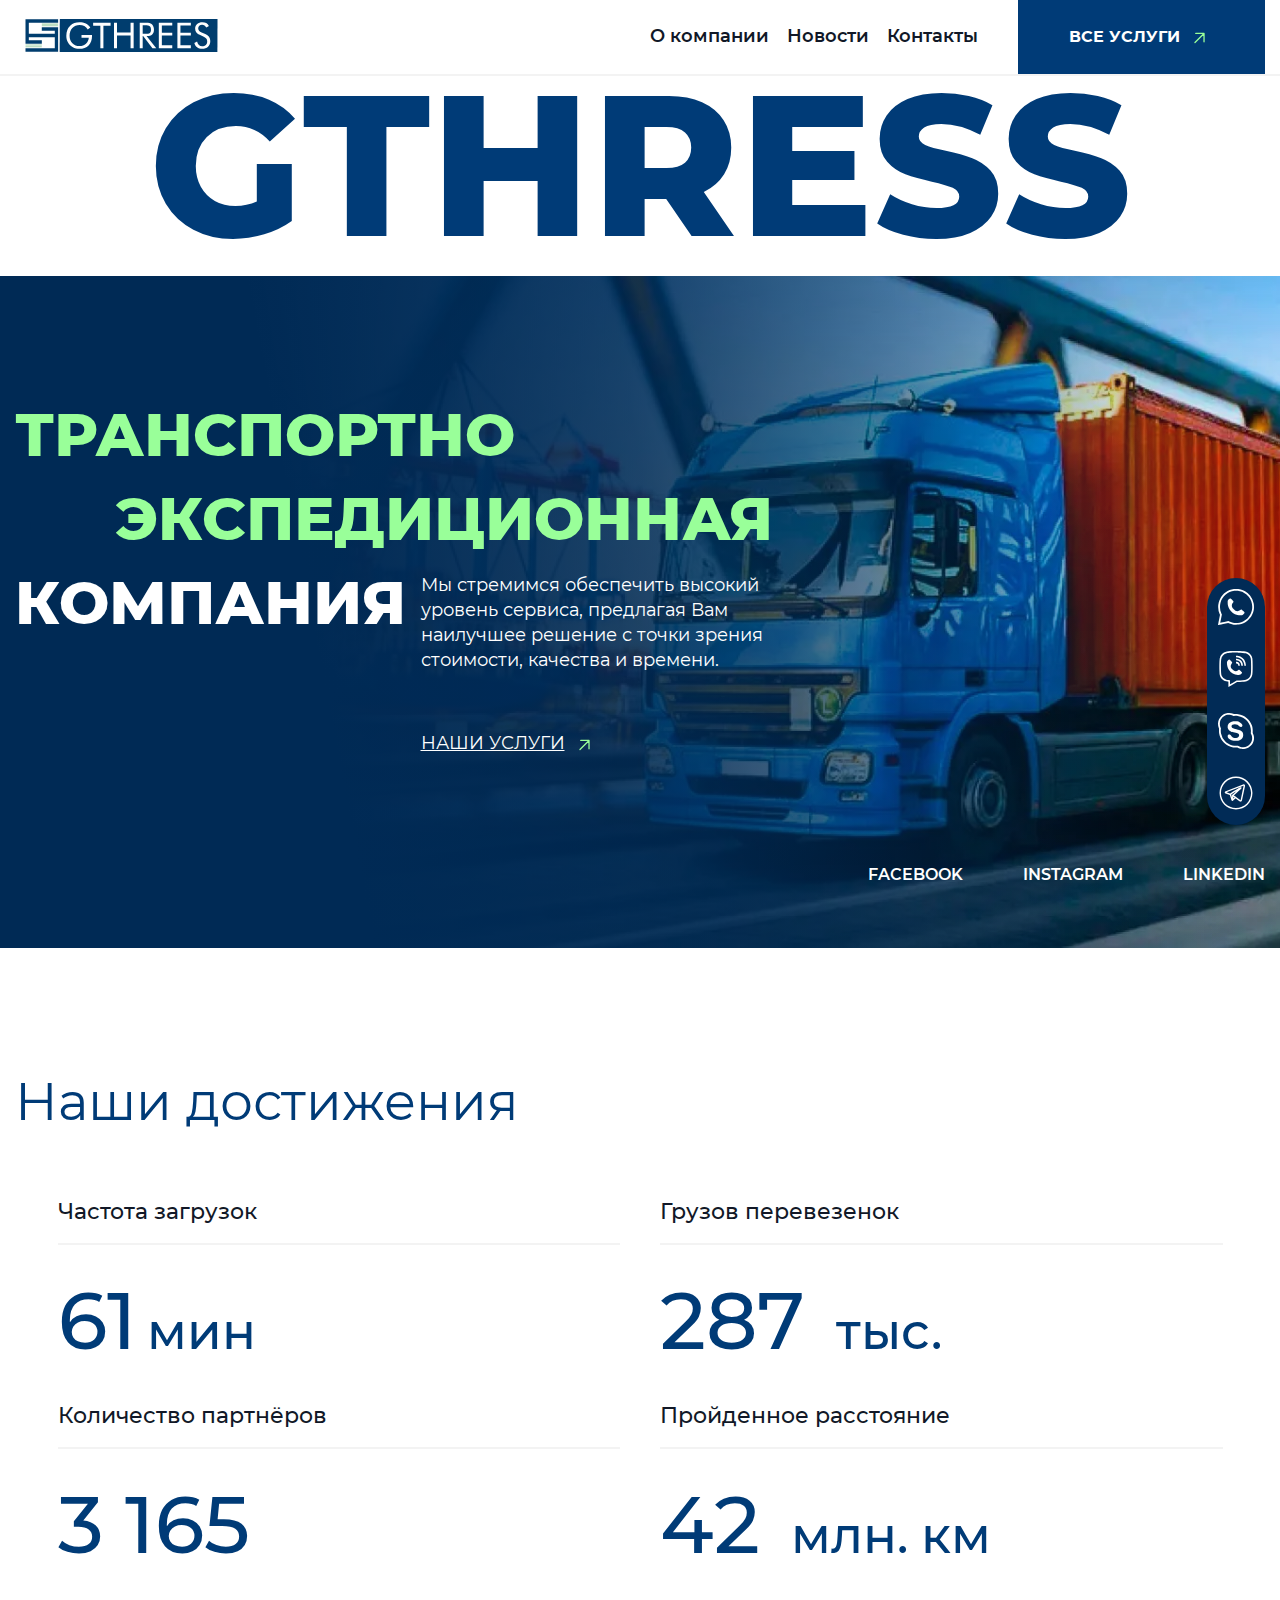
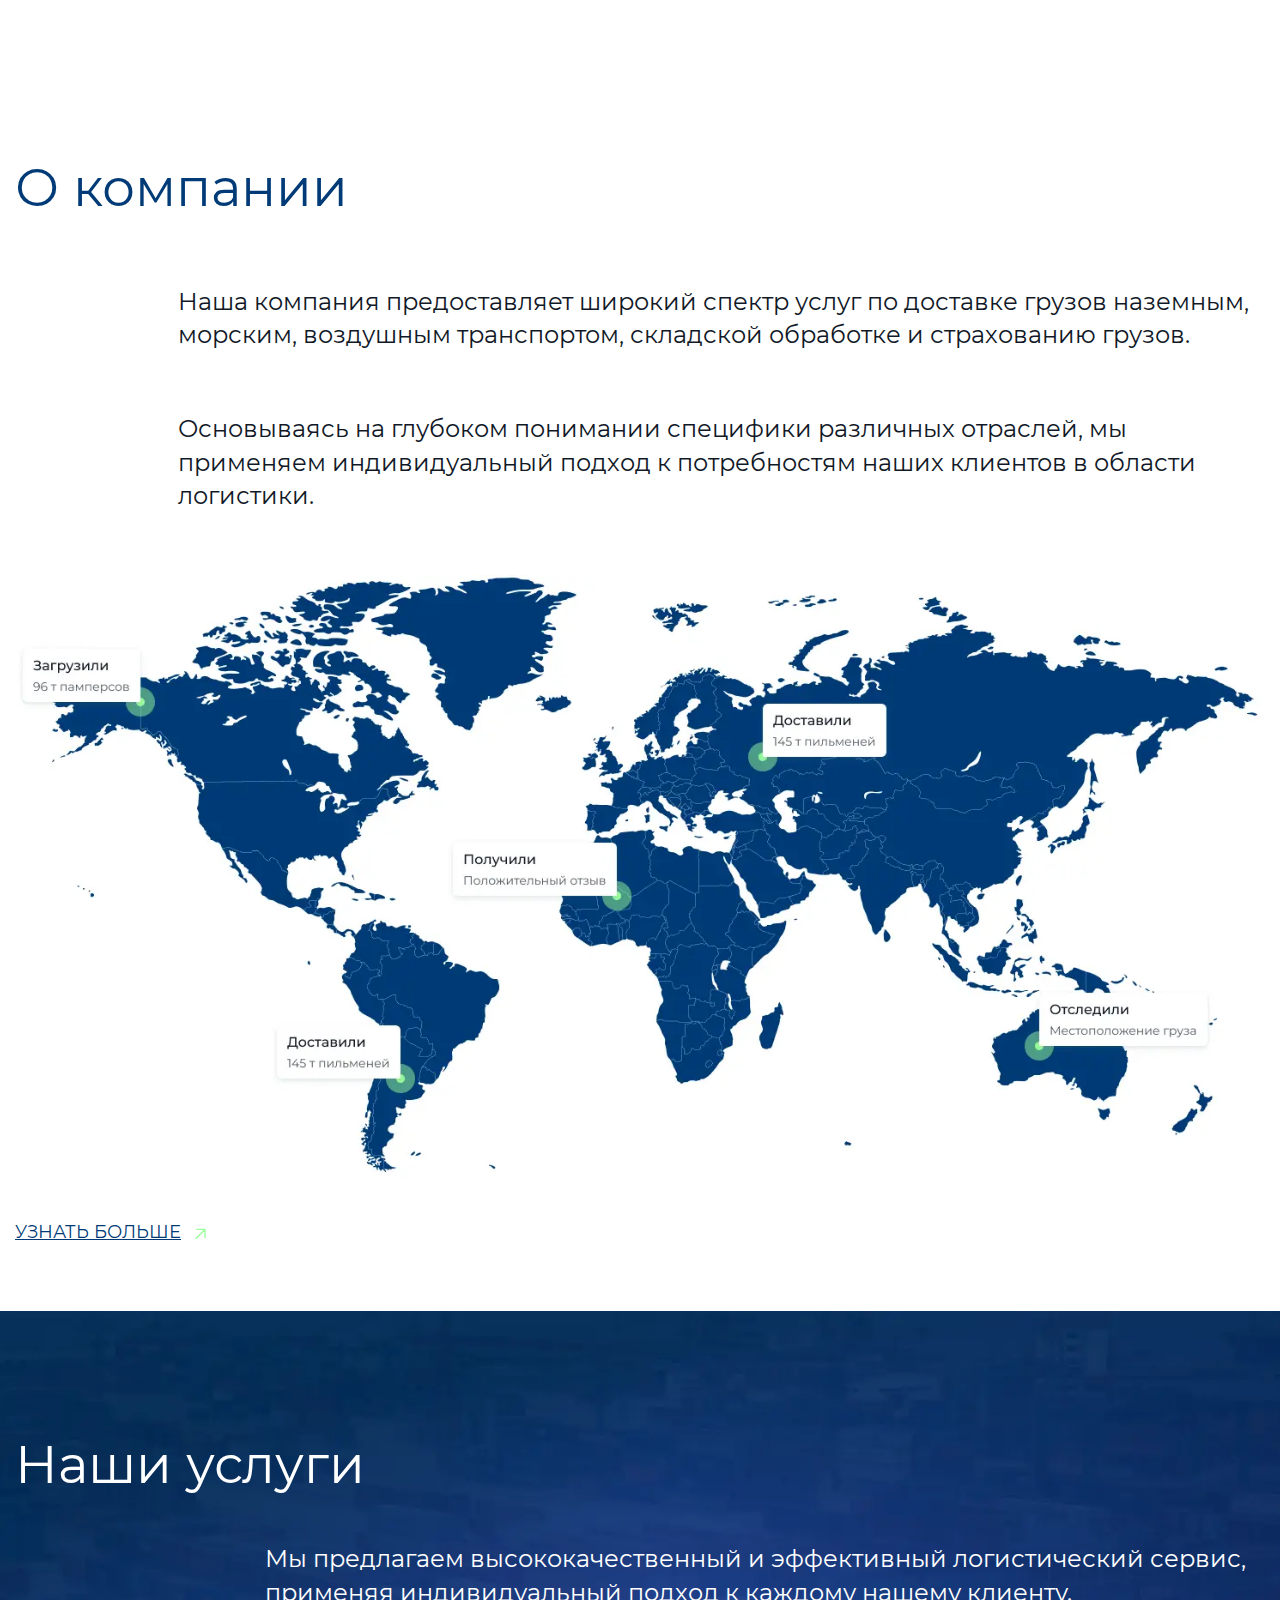
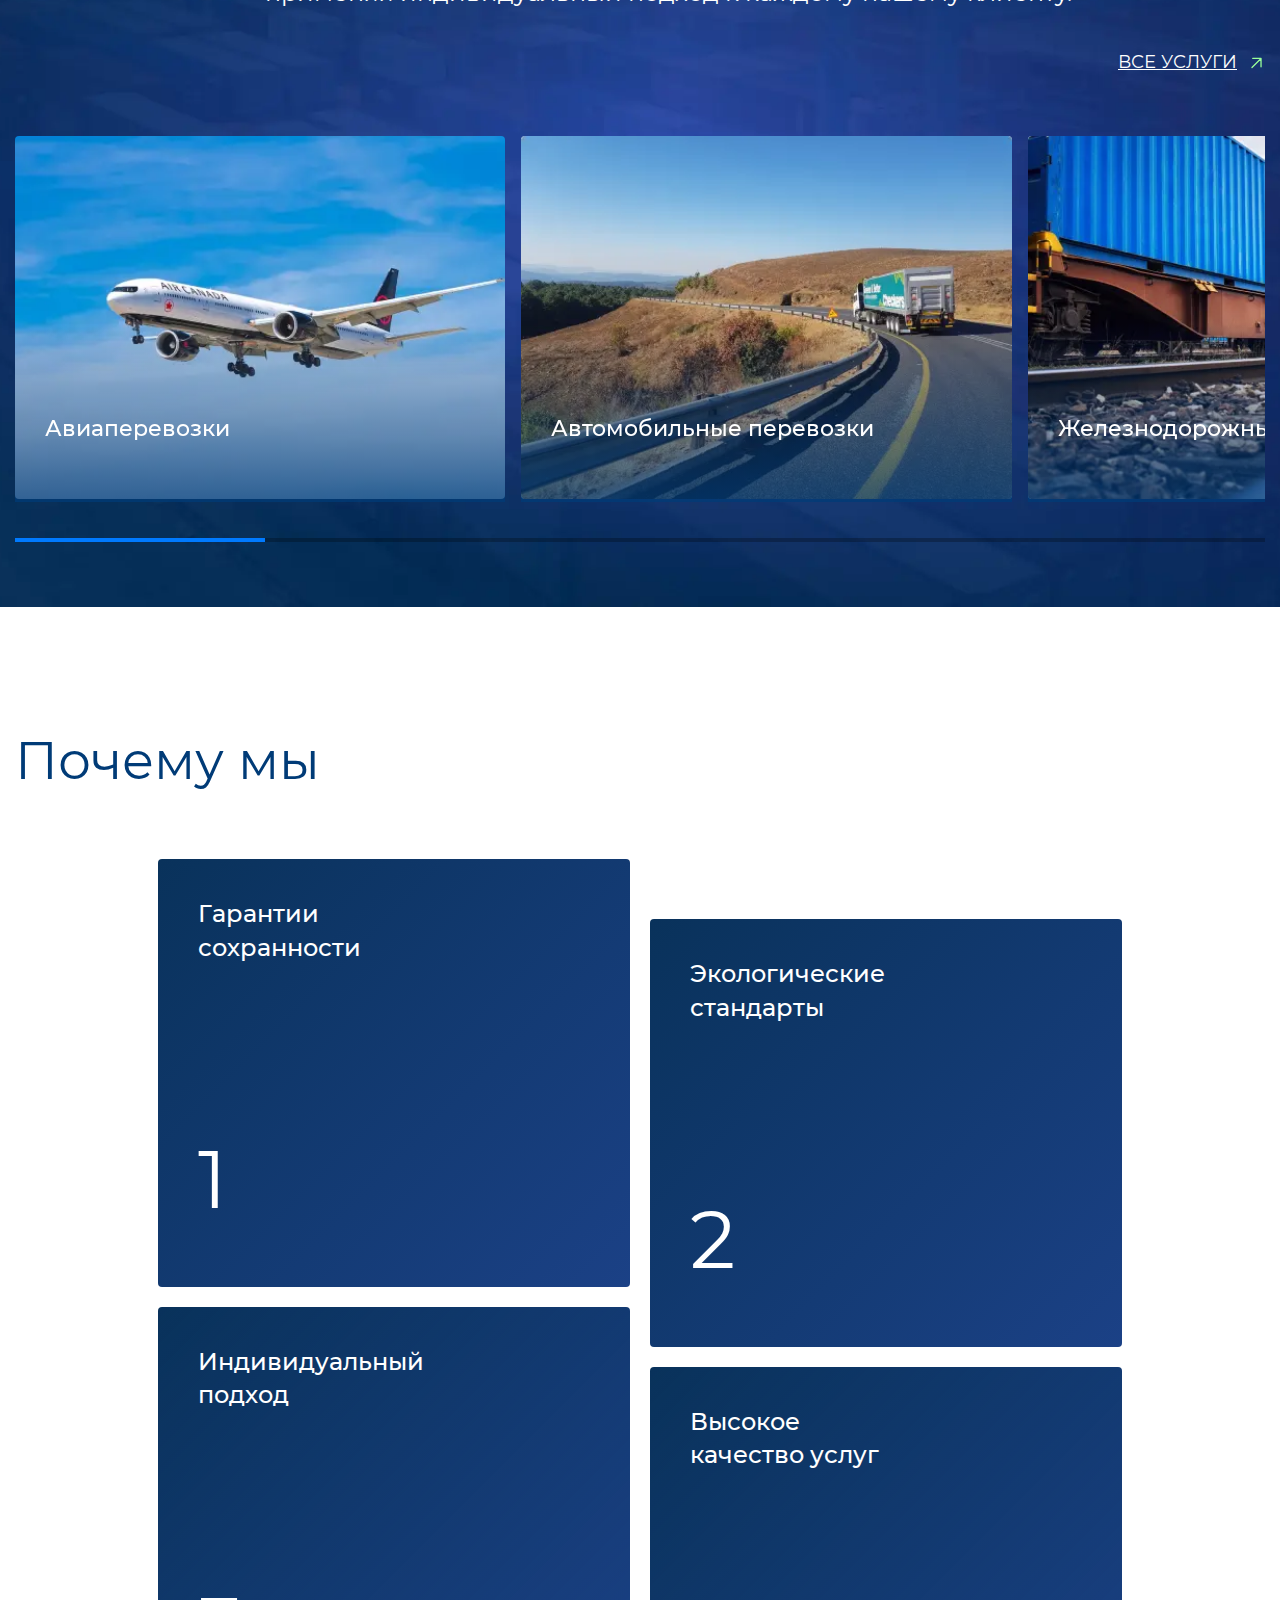
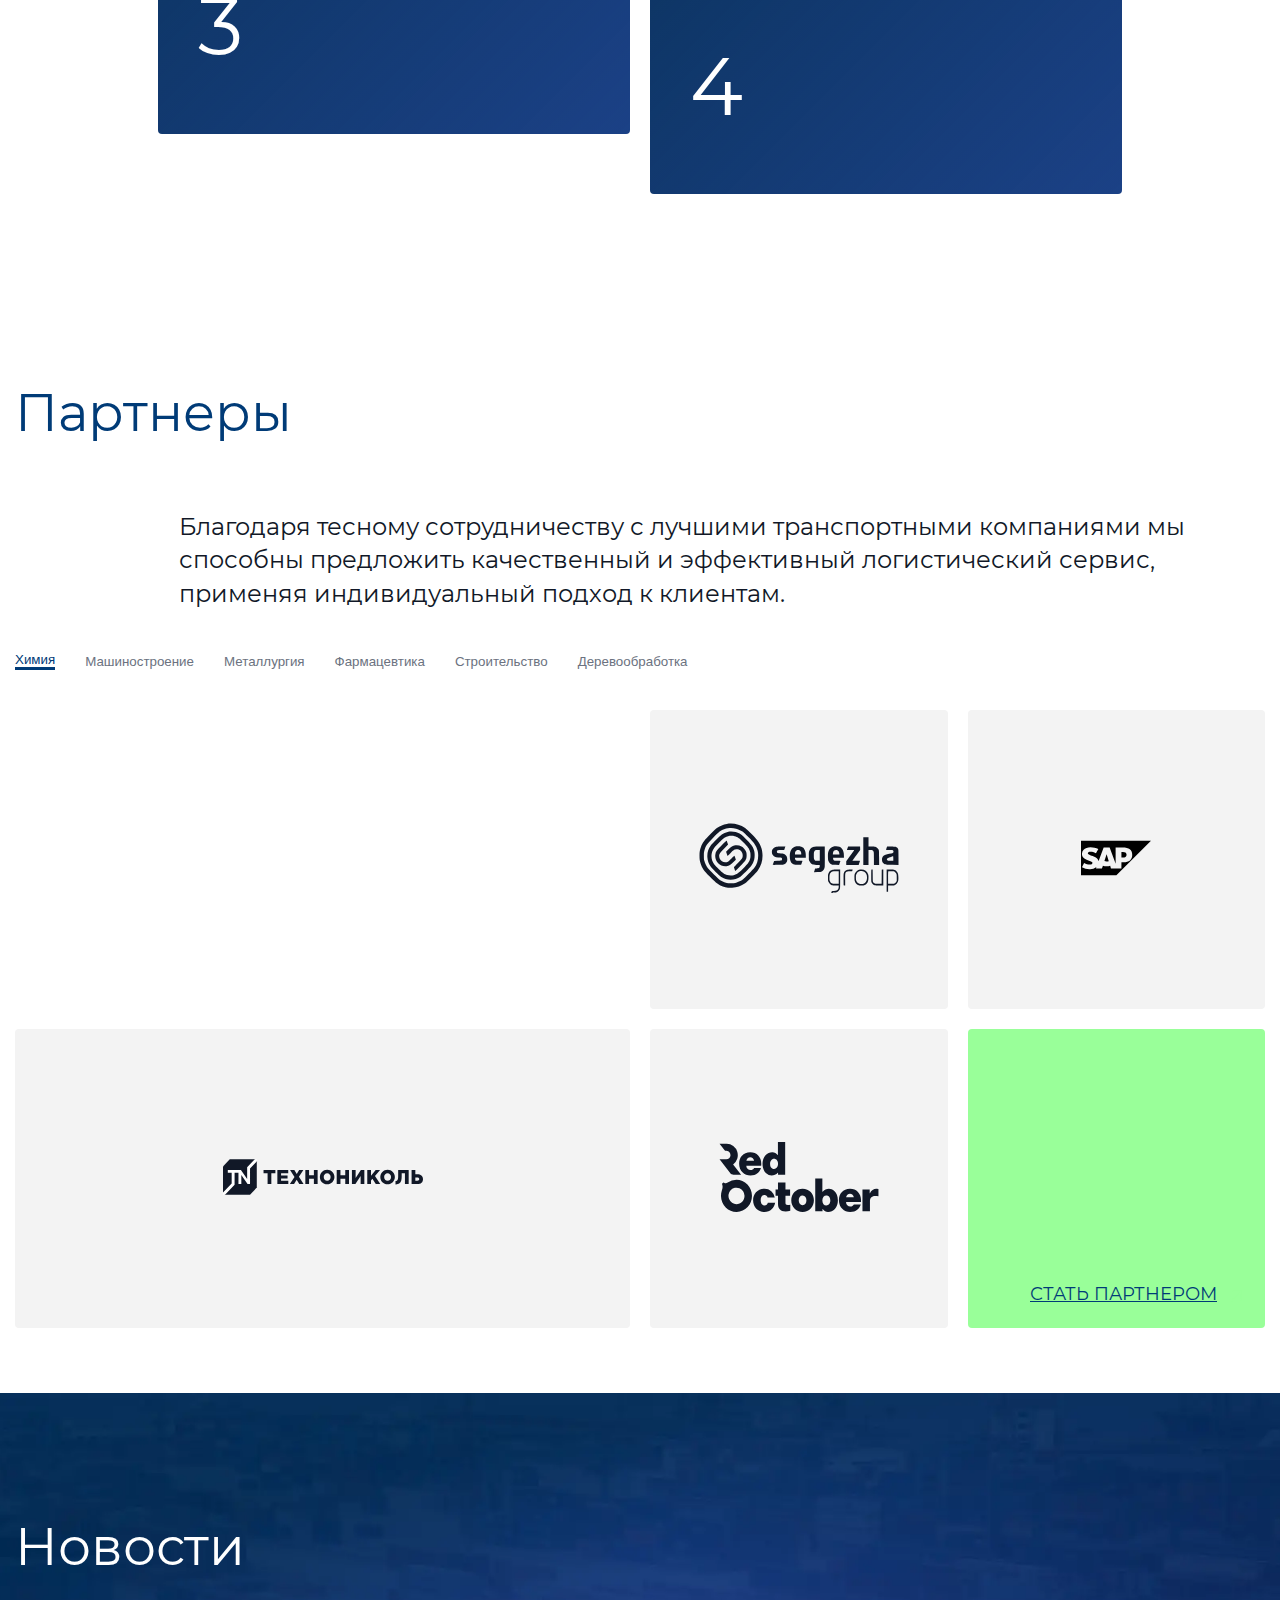
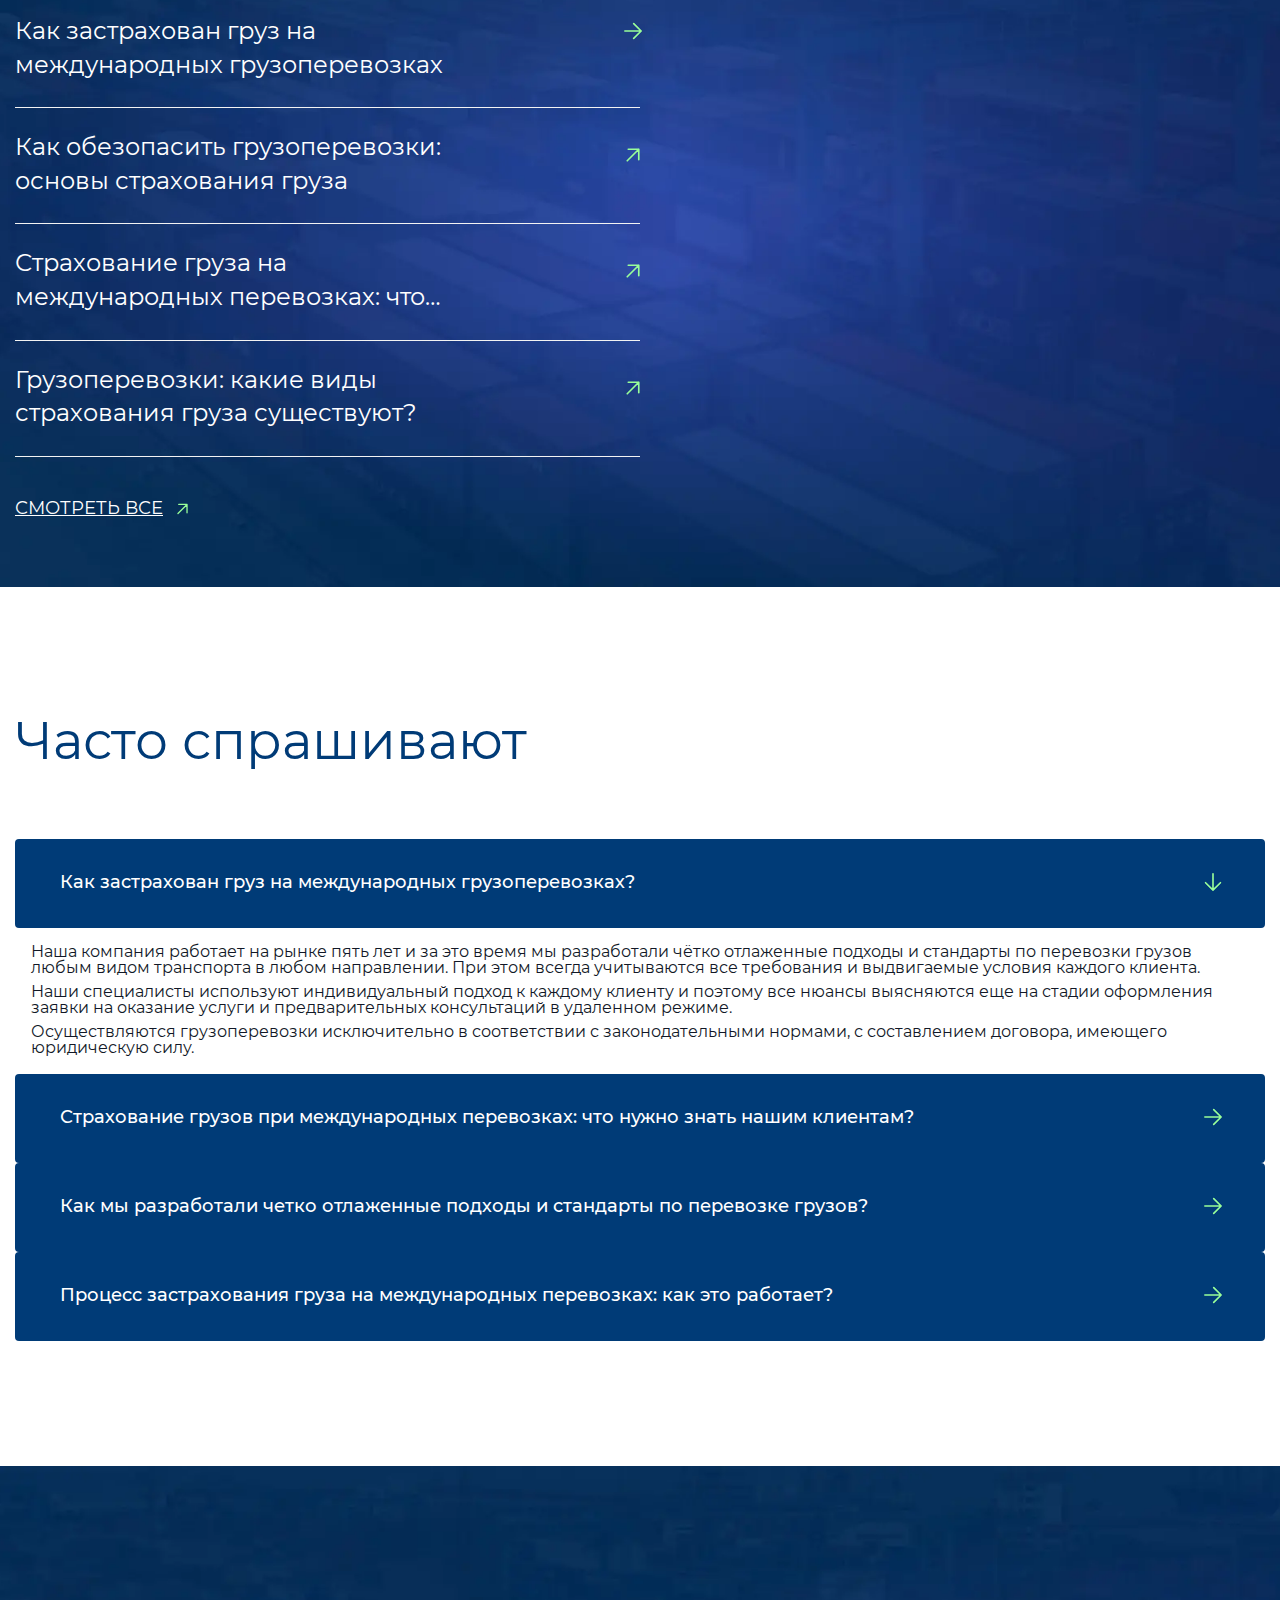
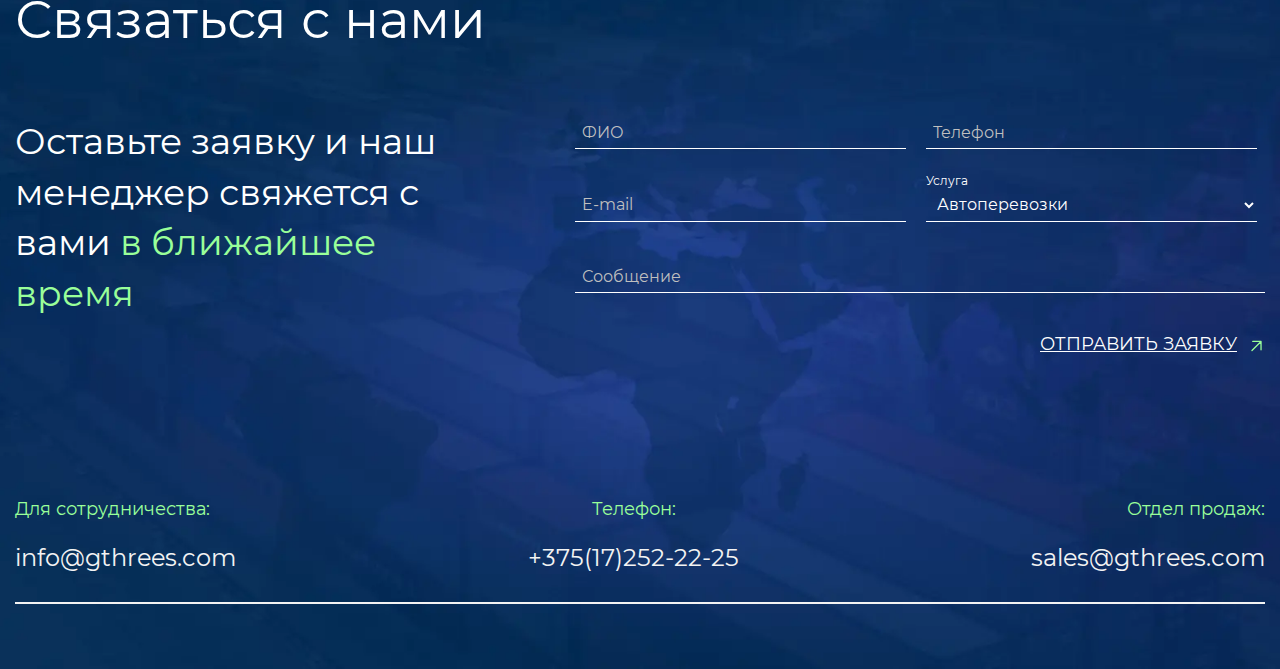
==== index.html @ da9fe228 "completed" ====
<!DOCTYPE html><html lang="ru"><head><meta charset="UTF-8"><meta http-equiv="X-UA-Compatible" content="IE=edge"><meta name="description" content="Gthress transport-reportion forwarding company"><meta name="author" content="Alexander Shulginov"><meta name="viewport" content="width=device-width,initial-scale=1"><link rel="apple-touch-icon" sizes="180x180" href="../icons/favicon/apple-touch-icon.png"><link rel="icon" type="image/png" sizes="32x32" href="../icons/favicon/favicon-32x32.png"><link rel="icon" type="image/png" sizes="16x16" href="../icons/favicon/favicon-16x16.png"><link rel="manifest" href="../icons/favicon/site.webmanifest"><link rel="mask-icon" href="../icons/favicon/safari-pinned-tab.svg" color="#5bbad5"><meta name="msapplication-TileColor" content="#008987"><meta name="theme-color" content="#ffffff"><title>Gthress</title><link rel="stylesheet" href="./css/swiper-bundle.min.css"><link rel="stylesheet" href="./css/style.min.css"></head></html><body><header class="header"><div class="container"><div class="header__content"><a class="header__logo-link" href="index.html" aria-label="Company logo"><svg class="header__logo" width="213" height="33"><use xlink:href="./icons/sprite/sprite.svg#logo"></use></svg></a><nav class="header__menu"><ul class="header__list"><li class="header__item"><a class="header__link" href="about-company.html">О компании</a></li><li class="header__item"><a class="header__link" href="news.html">Новости</a></li><li class="header__item"><a class="header__link" href="#footer">Контакты</a></li></ul></nav><a class="header__calc" href="services.html">Все услуги</a><button class="header__burger" type="button" aria-label="Burger button"><span class="header__line"></span><span class="header__line"></span><span class="header__line"></span></button></div></div></header><section class="menu"><div class="menu__inner"><div class="menu__top-block"><div class="menu__content menu__content--services"><h3 class="menu__title">Услуги</h3><ul class="menu__list"><li class="menu__item"><a class="menu__link" href="#">Авиаперевозки</a></li><li class="menu__item"><a class="menu__link" href="#">Автомобильные перевозки</a></li><li class="menu__item"><a class="menu__link" href="#">Мультимодальные перевозки</a></li><li class="menu__item"><a class="menu__link" href="#">Железнодорожные перевозки</a></li><li class="menu__item"><a class="menu__link" href="#">Перевозки опасных грузов</a></li><li class="menu__item"><a class="menu__link" href="#">Перевозки тяжеловесных<br>и негабаритных грузов</a></li></ul></div><div class="menu__content"><h3 class="menu__title menu__contacts">Контакты</h3><div class="menu__box"><div class="menu__content"><span class="menu__office-country">Офис в Республике Беларусь</span><div class="menu__info"><address class="menu__address">г. Минск, пер. Козлова, 7Г-7</address><a class="menu__phone" href="tel:+373287986">Тел: +375 (17) 252-22-25</a></div></div><div class="menu__content"><span class="menu__office-country">Офис в Российской Федерации</span><div class="menu__info"><address class="menu__address">214013, г. Смоленск<br>ул. Памфилова, 5; офис 217</address></div></div><div class="menu__content"><a class="menu__link-phone" href="tel:+37517252225">+375(17)252-22-25</a><div class="menu__item"><span class="menu__text">Для сотрудничества:</span><a class="menu__link" href="mailto:info@gthrees.com">info@gthrees.com</a></div><div class="menu__item"><span class="menu__text">Отдел продаж:</span><a class="menu__link" href="mailto:sales@gthrees.com">sales@gthrees.com</a><a class="menu__link-phone menu__link-phone--hidden" href="tel:+37517252225">+375(17)252-22-25</a></div></div></div></div></div></div></section><span class="label hero__label">GTHRESS</span><section class="hero container-outer"><div class="container"><div class="hero__inner"><div class="hero__content"><h1 class="hero__title">Транспортно<span class="hero__title--right">Экспедиционная</span></h1><span class="hero__title hero__title--not-accent">Компания</span><p class="hero__descr">Мы стремимся обеспечить высокий уровень сервиса, предлагая Вам наилучшее решение с точки зрения стоимости, качества и времени.</p><a class="hero__link" href="services.html">Наши услуги</a></div><div class="hero__social"><aside class="social"><ul class="social__list"><li class="social__item"><a class="social__link" href="#" aria-label="Link to whatsapp"><svg class="social__icon" width="36" height="36"><use xlink:href="./icons/sprite/sprite.svg#social--whatsapp"></use></svg></a></li><li class="social__item"><a class="social__link" href="#" aria-label="Link to viber"><svg class="social__icon" width="36" height="36"><use xlink:href="./icons/sprite/sprite.svg#social--viber"></use></svg></a></li><li class="social__item"><a class="social__link" href="#" aria-label="Link to skype"><svg class="social__icon" width="36" height="36"><use xlink:href="./icons/sprite/sprite.svg#social--skype"></use></svg></a></li><li class="social__item"><a class="social__link" href="#" aria-label="Link to telegram"><svg class="social__icon" width="36" height="36"><use xlink:href="./icons/sprite/sprite.svg#social--telegram"></use></svg></a></li></ul></aside></div><div class="hero__social-wrap"><ul class="social-link"><li class="social-link__item"><a class="social-link__site" href="#">Facebook</a></li><li class="social-link__item"><a class="social-link__site" href="#">Instagram</a></li><li class="social-link__item"><a class="social-link__site" href="#">Linkedin</a></li></ul></div></div></div></section><main class="main"><section class="advances"><div class="container"><h2 class="advances__title">Наши достижения</h2><dl class="advances__list"><div class="advances__item"><dt class="advances__key">Частота загрузок</dt><dd class="advances__value">61<span class="advances__value-text">мин</span></dd></div><div class="advances__item"><dt class="advances__key">Грузов перевезенок</dt><dd class="advances__value">287 <span class="advances__value-text">тыс.</span></dd></div><div class="advances__item"><dt class="advances__key">Количество партнёров</dt><dd class="advances__value">3 165</dd></div><div class="advances__item"><dt class="advances__key">Пройденное расстояние</dt><dd class="advances__value">42 <span class="advances__value-text">млн. км</span></dd></div></dl></div></section><section class="about" id="about"><div class="container"><h2 class="about__title">О компании</h2><p class="about__descr">Наша компания предоставляет широкий спектр услуг по доставке грузов наземным, морским, воздушным транспортом, складской обработке и страхованию грузов.</p><p class="about__descr">Основываясь на глубоком понимании специфики различных отраслей, мы применяем индивидуальный подход к потребностям наших клиентов в области логистики.</p><picture><source type="image/webp" srcset="./img/about/map-mobile.webp" media="(max-width: 550px)"><source type="image/webp" srcset="./img/about/map.webp"><img class="about__img" src="./img/about/map.webp" loading="lazy" width="1456" height="693" alt="Map delivery"></picture><a class="about__link" href="about-company.html">Узнать больше</a></div></section><section class="services"><div class="container"><h2 class="services__title">Наши услуги</h2><p class="services__descr">Мы предлагаем высококачественный и эффективный логистический сервис, применяя индивидуальный подход к каждому нашему клиенту.</p><div class="services-wrap"><a class="services__link" href="services.html">Все услуги</a></div><div class="services__slider"><section class="swiper slider"><div class="swiper-wrapper slider__inner"><article class="swiper-slide slider__item"><img class="slider__img" src="./img/slider/avia.webp" width="470" height="350" alt="Авиаперевозки" loading="lazy"><h3 class="slider__title">Авиаперевозки</h3></article><article class="swiper-slide slider__item"><img class="slider__img" src="./img/slider/auto.webp" width="470" height="350" alt="Автомобильные перевозки" loading="lazy"><h3 class="slider__title">Автомобильные перевозки</h3></article><article class="swiper-slide slider__item"><img class="slider__img" src="./img/slider/train.webp" width="470" height="350" alt="Железнодорожные перевозки" loading="lazy"><h3 class="slider__title">Железнодорожные перевозки</h3></article><article class="swiper-slide slider__item"><img class="slider__img" src="./img/slider/weight.webp" width="470" height="350" alt="Перевозки опасных грузов" loading="lazy"><h3 class="slider__title">Перевозки опасных грузов</h3></article><article class="swiper-slide slider__item"><img class="slider__img" src="./img/slider/modal.webp" width="470" height="350" alt="Мультимодальные перевозки" loading="lazy"><h3 class="slider__title">Мультимодальные перевозки</h3></article><article class="swiper-slide slider__item"><img class="slider__img" src="./img/slider/sea.webp" width="470" height="350" alt="Перевозки габаритных грузов" loading="lazy"><h3 class="slider__title">Перевозки габаритных грузов</h3></article></div><div class="swiper-pagination"></div></section></div></div></section><section class="benefits"><div class="container"><h2 class="benefits__title">Почему мы</h2><div class="benefits__wrapper"><article class="benefits__item"><h3 class="benefits__name">Гарантии сохранности</h3><img class="benefits__img" src="./img/benefits/benefits-item-1.webp" width="200" height="200" alt="Гарантии сохранности" loading="lazy"></article><article class="benefits__item"><h3 class="benefits__name">Экологические стандарты</h3><img class="benefits__img" src="./img/benefits/benefits-item-2.webp" width="200" height="200" alt="Экологические стандарты" loading="lazy"></article><article class="benefits__item"><h3 class="benefits__name">Индивидуальный подход</h3><img class="benefits__img" src="./img/benefits/benefits-item-3.webp" width="200" height="200" alt="Индивидуальный подход" loading="lazy"></article><article class="benefits__item"><h3 class="benefits__name">Высокое качество услуг</h3><img class="benefits__img" src="./img/benefits/benefits-item-4.webp" width="200" height="200" alt="Высокое качество услуг" loading="lazy"></article></div></div></section><section class="partners"><div class="container"><h2 class="partners__title">Партнеры</h2><p class="partners__descr">Благодаря тесному сотрудничеству с лучшими транспортными компаниями мы способны предложить качественный и эффективный логистический сервис, применяя индивидуальный подход к клиентам.</p><section class="custom-tabs"><nav class="custom-tabs__nav"><button class="custom-tabs__btn custom-tabs__btn--active" type="button">Химия</button><button class="custom-tabs__btn" type="button">Машиностроение</button><button class="custom-tabs__btn" type="button">Металлургия</button><button class="custom-tabs__btn" type="button">Фармацевтика</button><button class="custom-tabs__btn" type="button">Строительство</button><button class="custom-tabs__btn" type="button">Деревообработка</button></nav><div class="custom-tabs__wrapper"><div class="custom-tabs__content custom-tabs__content--active"><div class="custom-tabs__item custom-tabs__item--large"><img class="custom-tabs__img" src="./img/partners/chemical.webp" width="720" height="350" alt="Chemical lab" loading="lazy"></div><div class="custom-tabs__item"><a class="custom-tabs__link" href="#"><svg class="custom-tabs__icon" width="200" height="70"><use xlink:href="./icons/sprite/sprite.svg#sponsors--segezha"></use></svg></a></div><div class="custom-tabs__item"><a class="custom-tabs__link" href="#"><svg class="custom-tabs__icon" width="200" height="70"><use xlink:href="./icons/sprite/sprite.svg#sponsors--sponsor-2"></use></svg></a></div><div class="custom-tabs__item custom-tabs__item--large"><a class="custom-tabs__link" href="#"><svg class="custom-tabs__icon" width="200" height="70"><use xlink:href="./icons/sprite/sprite.svg#sponsors--techo"></use></svg></a></div><div class="custom-tabs__item"><a class="custom-tabs__link" href="#"><svg class="custom-tabs__icon" width="200" height="70"><use xlink:href="./icons/sprite/sprite.svg#sponsors--red-october"></use></svg></a></div><div class="custom-tabs__item"><a class="custom-tabs__link custom-tabs__partners-link" href="#">Стать партнером</a></div></div><div class="custom-tabs__content"><div class="custom-tabs__item custom-tabs__item--large"><img class="custom-tabs__img" src="./img/partners/auto.webp" width="720" height="350" alt="Auto" loading="lazy"></div><div class="custom-tabs__item"><a class="custom-tabs__link" href="#"><svg class="custom-tabs__icon" width="200" height="70"><use xlink:href="./icons/sprite/sprite.svg#sponsors--sponsor-2"></use></svg></a></div><div class="custom-tabs__item"><a class="custom-tabs__link" href="#"><svg class="custom-tabs__icon" width="200" height="120"><use xlink:href="./icons/sprite/sprite.svg#sponsors--sponsor-4"></use></svg></a></div><div class="custom-tabs__item custom-tabs__item--large"><a class="custom-tabs__link" href="#"><svg class="custom-tabs__icon" width="200" height="120"><use xlink:href="./icons/sprite/sprite.svg#sponsors--techo"></use></svg></a></div><div class="custom-tabs__item"><a class="custom-tabs__link" href="#"><svg class="custom-tabs__icon" width="200" height="70"><use xlink:href="./icons/sprite/sprite.svg#sponsors--red-october"></use></svg></a></div><div class="custom-tabs__item"><a class="custom-tabs__link custom-tabs__partners-link" href="#">Стать партнером</a></div></div><div class="custom-tabs__content"><div class="custom-tabs__item custom-tabs__item--large"><img class="custom-tabs__img" src="./img/partners/metal.webp" width="720" height="350" alt="Factori" loading="lazy"></div><div class="custom-tabs__item"><a class="custom-tabs__link" href="#"><svg class="custom-tabs__icon" width="200" height="70"><use xlink:href="./icons/sprite/sprite.svg#sponsors--red-october"></use></svg></a></div><div class="custom-tabs__item"><a class="custom-tabs__link" href="#"><svg class="custom-tabs__icon" width="200" height="120"><use xlink:href="./icons/sprite/sprite.svg#sponsors--sponsor-4"></use></svg></a></div><div class="custom-tabs__item custom-tabs__item--large"><a class="custom-tabs__link" href="#"><svg class="custom-tabs__icon" width="200" height="120"><use xlink:href="./icons/sprite/sprite.svg#sponsors--techo"></use></svg></a></div><div class="custom-tabs__item"><a class="custom-tabs__link" href="#"><svg class="custom-tabs__icon" width="200" height="70"><use xlink:href="./icons/sprite/sprite.svg#sponsors--sponsor-2"></use></svg></a></div><div class="custom-tabs__item"><a class="custom-tabs__link custom-tabs__partners-link" href="#">Стать партнером</a></div></div><div class="custom-tabs__content"><div class="custom-tabs__item custom-tabs__item--large"><img class="custom-tabs__img" src="./img/partners/farma.webp" width="720" height="350" alt="Farm" loading="lazy"></div><div class="custom-tabs__item"><a class="custom-tabs__link" href="#"><svg class="custom-tabs__icon" width="200" height="70"><use xlink:href="./icons/sprite/sprite.svg#sponsors--red-october"></use></svg></a></div><div class="custom-tabs__item"><a class="custom-tabs__link" href="#"><svg class="custom-tabs__icon" width="200" height="120"><use xlink:href="./icons/sprite/sprite.svg#sponsors--sponsor-1"></use></svg></a></div><div class="custom-tabs__item custom-tabs__item--large"><a class="custom-tabs__link" href="#"><svg class="custom-tabs__icon" width="200" height="120"><use xlink:href="./icons/sprite/sprite.svg#sponsors--techo"></use></svg></a></div><div class="custom-tabs__item"><a class="custom-tabs__link" href="#"><svg class="custom-tabs__icon" width="200" height="70"><use xlink:href="./icons/sprite/sprite.svg#sponsors--sponsor-3"></use></svg></a></div><div class="custom-tabs__item"><a class="custom-tabs__link custom-tabs__partners-link" href="#">Стать партнером</a></div></div><div class="custom-tabs__content"><div class="custom-tabs__item custom-tabs__item--large"><img class="custom-tabs__img" src="./img/partners/building.webp" width="720" height="350" alt="Build" loading="lazy"></div><div class="custom-tabs__item"><a class="custom-tabs__link" href="#"><svg class="custom-tabs__icon" width="200" height="120"><use xlink:href="./icons/sprite/sprite.svg#sponsors--techo"></use></svg></a></div><div class="custom-tabs__item"><a class="custom-tabs__link" href="#"><svg class="custom-tabs__icon" width="200" height="120"><use xlink:href="./icons/sprite/sprite.svg#sponsors--sponsor-1"></use></svg></a></div><div class="custom-tabs__item custom-tabs__item--large"><a class="custom-tabs__link" href="#"><svg class="custom-tabs__icon" width="200" height="70"><use xlink:href="./icons/sprite/sprite.svg#sponsors--red-october"></use></svg></a></div><div class="custom-tabs__item"><a class="custom-tabs__link" href="#"><svg class="custom-tabs__icon" width="200" height="70"><use xlink:href="./icons/sprite/sprite.svg#sponsors--sponsor-3"></use></svg></a></div><div class="custom-tabs__item"><a class="custom-tabs__link custom-tabs__partners-link" href="#">Стать партнером</a></div></div><div class="custom-tabs__content"><div class="custom-tabs__item custom-tabs__item--large"><img class="custom-tabs__img" src="./img/partners/wood.webp" width="720" height="350" alt="wood" loading="lazy"></div><div class="custom-tabs__item"><a class="custom-tabs__link" href="#"><svg class="custom-tabs__icon" width="200" height="120"><use xlink:href="./icons/sprite/sprite.svg#sponsors--techo"></use></svg></a></div><div class="custom-tabs__item"><a class="custom-tabs__link" href="#"><svg class="custom-tabs__icon" width="200" height="120"><use xlink:href="./icons/sprite/sprite.svg#sponsors--segezha"></use></svg></a></div><div class="custom-tabs__item custom-tabs__item--large"><a class="custom-tabs__link" href="#"><svg class="custom-tabs__icon" width="200" height="70"><use xlink:href="./icons/sprite/sprite.svg#sponsors--red-october"></use></svg></a></div><div class="custom-tabs__item"><a class="custom-tabs__link" href="#"><svg class="custom-tabs__icon" width="200" height="70"><use xlink:href="./icons/sprite/sprite.svg#sponsors--sponsor-2"></use></svg></a></div><div class="custom-tabs__item"><a class="custom-tabs__link custom-tabs__partners-link" href="#">Стать партнером</a></div></div></div></section></div></section><section class="news" id="news"><div class="container"><h2 class="news__title">Новости</h2><div class="news__content"><ul class="news__list"><li class="news__item"><a class="news__link" href="#">Как застрахован груз на международных грузоперевозках</a></li><li class="news__item"><a class="news__link" href="#">Как обезопасить грузоперевозки: основы страхования груза</a></li><li class="news__item"><a class="news__link" href="#">Страхование груза на международных перевозках: что нужно знать?</a></li><li class="news__item"><a class="news__link" href="#">Грузоперевозки: какие виды страхования груза существуют?</a></li></ul><div class="news__wrap"><img class="news__img" src="./img/news/photo.webp" width="738" height="575" alt="News photo" loading="lazy"></div></div><a class="news__go-to-link" href="news.html">Смотреть все</a></div></section><section class="faq"><div class="container"><h2 class="faq__title">Часто спрашивают</h2><div class="faq__accordion accordion"><article class="accordion__item"><div class="accordion__header"><h3 class="accordion__title">Как застрахован груз на международных грузоперевозках?</h3><button class="accordion__btn" type="button" aria-label="Accordin Button"><svg class="accordion__icon accordion__icon--active" width="14" height="14"><use xlink:href="./icons/sprite/sprite.svg#go-to-arrow"></use></svg></button></div><div class="accordion__body accordion__body--active"><div class="accordion__content"><p class="accordion__text">Наша компания работает на рынке пять лет и за это время мы разработали чётко отлаженные подходы и стандарты по перевозки грузов любым видом транспорта в любом направлении. При этом всегда учитываются все требования и выдвигаемые условия каждого клиента.</p><p class="accordion__text">Наши специалисты используют индивидуальный подход к каждому клиенту и поэтому все нюансы выясняются еще на стадии оформления заявки на оказание услуги и предварительных консультаций в удаленном режиме.</p><p class="accordion__text">Осуществляются грузоперевозки исключительно в соответствии с законодательными нормами, с составлением договора, имеющего юридическую силу.</p></div></div></article><article class="accordion__item"><div class="accordion__header"><h3 class="accordion__title">Страхование грузов при международных перевозках: что нужно знать нашим клиентам?</h3><button class="accordion__btn" type="button" aria-label="Accordin Button"><svg class="accordion__icon accordion__icon" width="14" height="14"><use xlink:href="./icons/sprite/sprite.svg#go-to-arrow"></use></svg></button></div><div class="accordion__body"><div class="accordion__content"><p class="accordion__text">При международных перевозках страхование груза является важным шагом для обеспечения его безопасности. Клиентам необходимо знать, что страховой полис должен соответствовать виду транспорта, маршруту, характеру и стоимости груза.</p><p class="accodion__text">Некоторые страны требуют обязательного страхования, а другие - нет. В любом случае, компания-перевозчик должна предоставить информацию о доступных вариантах страхования и помочь выбрать наиболее подходящий для конкретной ситуации</p></div></div></article><article class="accordion__item"><div class="accordion__header"><h3 class="accordion__title">Как мы разработали четко отлаженные подходы и стандарты по перевозке грузов?</h3><button class="accordion__btn" type="button" aria-label="Accordin Button"><svg class="accordion__icon accordion__icon" width="14" height="14"><use xlink:href="./icons/sprite/sprite.svg#go-to-arrow"></use></svg></button></div><div class="accordion__body"><div class="accordion__content"><p class="accordion__text">Наша компания разработала четко отлаженные подходы к перевозке грузов, обеспечивая безопасность и надежность транспортировки.</p><p class="accordion__text">Мы учитываем все требования и условия клиента и используем индивидуальный подход для выяснения всех деталей заранее.</p><p class="accordion__text">Специалисты выполняют грузоперевозки в соответствии с законодательными нормами, с составлением договора, имеющего юридическую силу.</p></div></div></article><article class="accordion__item"><div class="accordion__header"><h3 class="accordion__title">Процесс застрахования груза на международных перевозках: как это работает?</h3><button class="accordion__btn" type="button" aria-label="Accordin Button"><svg class="accordion__icon accordion__icon" width="14" height="14"><use xlink:href="./icons/sprite/sprite.svg#go-to-arrow"></use></svg></button></div><div class="accordion__body"><div class="accordion__content"><p class="accordion__text">Страхование груза при международных перевозках включает выбор страховой компании и составление полиса, учитывая вид транспорта, маршрут, характер и стоимость груза. В случае повреждения или утери груза, клиент получает компенсацию в соответствии с условиями полиса. Компания-перевозчик должна предоставить информацию о страховых опциях и помочь выбрать подходящий вариант.</p></div></div></article></div></div></section></main><footer class="footer" id="footer"><div class="container"><h2 class="footer__title">Связаться с нами</h2><div class="footer__inner"><p class="footer__descr">Оставьте заявку и наш менеджер свяжется с вами<span class="footer__descr--accent"> в ближайшее время</span></p><div class="footer__form"><form class="form" action="#"><input class="form__input" type="text" name="name-input" id="user-name" placeholder="ФИО" required><input class="form__input" type="tel" name="phone-input" id="phone-number" placeholder="Телефон" required><input class="form__input" type="email" name="mail-input" id="user-email" placeholder="E-mail" required><div class="form__select-wrap"><label for="services"><span class="form__text">Услуга</span></label><select class="form__input form__select" name="select" id="services"><option class="form__option" value="Auto">Автоперевозки</option><option class="form__option" value="Avia">Авиаперевозки</option><option class="form__option" value="Train">Железнодорожные перевозки</option><option class="form__option" value="Danger">Перевозки опасных грузов</option><option class="form__option" value="Weight">Перевозки тяжеловесных</option><option class="form__option" value="Modal">Мультимодальные перевозки</option></select></div><textarea class="form__input form__textarea" name="textarea" rows="1" id="user-msg" placeholder="Сообщение"></textarea><button class="form__btn" type="submit">Отправить заявку</button></form></div></div><div class="footer__info"><div class="footer__item"><span class="footer__text">Для сотрудничества:</span><a class="footer__link" href="mailto:info@gthrees.com">info@gthrees.com</a></div><div class="footer__item"><span class="footer__text">Телефон:</span><a class="footer__link" href="tel:+37517252225">+375(17)252-22-25</a></div><div class="footer__item"><span class="footer__text">Отдел продаж:</span><a class="footer__link" href="mailto:sales@gthrees.com">sales@gthrees.com</a></div></div></div></footer><script type="module" async src="../js/swiper-bundle.esm.browser.min.js"></script><script type="module" async src="../js/main.js"></script></body>
---- css/style.min.css ----
@charset "UTF-8";html{-webkit-text-size-adjust:100%;scroll-behavior:smooth}hr{-webkit-box-sizing:content-box;box-sizing:content-box;height:0;overflow:visible}code,kbd,pre,samp{font-family:monospace,monospace;font-size:1em}a{background-color:transparent;color:inherit;text-decoration:none}abbr[title]{border-bottom:none;text-decoration:underline;-webkit-text-decoration:underline dotted;text-decoration:underline dotted}b,strong{font-weight:bolder}small{font-size:80%}sub,sup{font-size:75%;line-height:0;position:relative;vertical-align:baseline}sub{bottom:-.25em}sup{top:-.5em}button,input{overflow:visible}button,select{text-transform:none}[type=button],[type=reset],[type=submit],button{-webkit-appearance:button}[type=button]:-moz-focusring,[type=reset]:-moz-focusring,[type=submit]:-moz-focusring,button:-moz-focusring{outline:ButtonText dotted 1px}fieldset{padding:.35em .75em .625em}legend{-webkit-box-sizing:border-box;box-sizing:border-box;color:inherit;display:table;max-width:100%;padding:0;white-space:normal}details{display:block}summary{display:list-item}[hidden],template{display:none}progress{vertical-align:baseline}textarea{overflow:auto}[type=checkbox],[type=radio]{-webkit-box-sizing:border-box;box-sizing:border-box;padding:0}[type=number]::-webkit-inner-spin-button,[type=number]::-webkit-outer-spin-button{height:auto}[type=search]{-webkit-appearance:textfield;outline-offset:-2px}[type=search]::-webkit-search-decoration{-webkit-appearance:none}::-webkit-file-upload-button{-webkit-appearance:button;font:inherit}*,::after,::before{-webkit-box-sizing:border-box;box-sizing:border-box}a,article,aside,blockquote,body,button,dd,div,dl,dt,footer,form,h1,h2,h3,h4,h5,h6,header,img,input,li,nav,optgroup,p,section,select,span,textarea,ul{margin:0;padding:0;border:0}li{list-style:none}@font-face{font-family:Montserrat;font-weight:400;display:swap;src:local("Montserrat"),url(../fonts/Montserrat/montserrat-regular.woff2) format("woff2"),url(../fonts/Montserrat/montserrat-regular.woff) format("woff")}@font-face{font-family:Montserrat;font-weight:500;display:swap;src:local("Montserrat"),url(../fonts/Montserrat/montserrat-medium.woff2) format("woff2"),url(../fonts/Montserrat/montserrat-medium.woff) format("woff")}@font-face{font-family:Montserrat;font-weight:600;display:swap;src:local("Montserrat"),url(../fonts/Montserrat/montserrat-semibold.woff2) format("woff2"),url(../fonts/Montserrat/montserrat-semibold.woff) format("woff")}@font-face{font-family:Montserrat;font-weight:700;display:swap;src:local("Montserrat"),url(../fonts/Montserrat/montserrat-bold.woff2) format("woff2"),url(../fonts/Montserrat/montserrat-bold.woff) format("woff")}@font-face{font-family:Montserrat;font-weight:900;display:swap;src:local("Montserrat"),url(../fonts/Montserrat/montserrat-extrabold.woff2) format("woff2"),url(../fonts/Montserrat/montserrat-extrabold.woff) format("woff")}body{font-family:Montserrat;background-color:#fff}a:focus-within,button:focus-within,input:focus-within,select:focus-within,textarea:focus-within{outline-width:2px;outline-offset:4px;outline-color:#0054aa}img{max-width:100%;height:auto}.container{max-width:1485px;margin:0 auto;padding:0 15px}.outer-container{max-width:1920px;margin:0 auto}.about,.advances,.benefits,.faq,.footer,.hero,.hero-jobs,.hero-news,.history,.info,.lead,.news,.news-list,.offer,.our-services,.partners,.services{padding-top:clamp(60px,1.7rem + 7.74vw,120px);padding-bottom:clamp(20px,-.3rem + 5.81vw,65px)}.hero-about,.hero-services{padding-top:clamp(100px,3.9rem + 9.03vw,170px);padding-bottom:clamp(20px,.7rem + 1.94vw,35px)}.footer,.hero,.hero-about,.hero-news,.hero-services,.news,.outer-block,.services{max-width:1920px;margin:0 auto}.hero-jobs__text,.hero-news__descr,.hero-services__descr{max-width:clamp(400px,14rem + 41.29vw,720px)}.hero-jobs__social,.hero-news__social-icons,.hero-services__social-icons,.hero__social{position:absolute;right:0;bottom:12%}.hero-jobs__link,.hero-news__social-links,.hero-services__social-links,.hero__social-wrap{display:-webkit-box;display:-ms-flexbox;display:flex;-webkit-box-pack:end;-ms-flex-pack:end;justify-content:flex-end}.about__link,.custom-tabs__partners-link,.form__btn,.header__calc,.hero-about__link,.hero-news__link,.hero-services__link,.hero__link,.news__go-to-link,.services__link{text-transform:uppercase;text-decoration:underline;position:relative}.about__link::after,.custom-tabs__partners-link::after,.form__btn::after,.header__calc::after,.hero-about__link::after,.hero-news__link::after,.hero-services__link::after,.hero__link::after,.news__go-to-link::after,.services__link::after{content:"";display:inline-block;vertical-align:middle;margin-left:14px;width:14px;height:14px;background:url(../icons/sprite/sprite.svg#go-to-arrow) 0 0/contain no-repeat}.about__link,.accordion__title,.custom-tabs__partners-link,.footer__info,.form__btn,.header__calc,.header__link,.hero-about__descr,.hero-about__link,.hero-news__descr,.hero-news__link,.hero-services__descr,.hero-services__link,.hero__descr,.hero__link,.news__go-to-link,.services__link{font-family:Montserrat;font-size:clamp(16px,.9rem + .26vw,18px);color:#fff;font-weight:400;line-height:1.4}.about__descr,.benefits__name,.info__subtitle,.news__item,.partners__descr,.services__descr,.slider__title{font-family:Montserrat;font-size:clamp(18px,.9rem + .77vw,24px);color:#111827;font-weight:400;line-height:1.4}.benefits__name,.news__item,.services__descr{color:#fff}.hero__label{color:#003b77;font-size:clamp(60px,-1rem + 18.06vw,200px);font-weight:800;line-height:1}.hero-news__title,.hero-services__title,.hero__title{font-family:Montserrat;font-size:clamp(26px,.9rem + 3.86vw,60px);color:#fff;font-weight:800;line-height:1.4;text-transform:uppercase}.about__title,.advances__title,.benefits__item::before,.benefits__title,.faq__title,.footer__title,.history__title,.info__title,.lead__title,.news__title,.our-services__title,.partners__title,.services__title{margin-bottom:clamp(30px,.8rem + 3.87vw,60px);font-family:Montserrat;font-size:clamp(36px,1.7rem + 2.06vw,52px);color:#003b77;font-weight:400;line-height:1.4}.benefits__item::before,.footer__title,.news__title,.services__title{color:#fff}.about__descr{max-width:1087px;margin-left:auto;margin-bottom:clamp(30px,.8rem + 3.87vw,60px)}.about__img{max-width:100%;height:auto;margin-bottom:clamp(20px,.6rem + 2.58vw,40px)}.about__link{color:#003b77}.advances__list{display:-webkit-box;display:-ms-flexbox;display:flex;-ms-flex-wrap:wrap;flex-wrap:wrap;-webkit-box-align:center;-ms-flex-align:center;align-items:center;-webkit-box-pack:justify;-ms-flex-pack:justify;justify-content:space-between;gap:40px}.advances__key{margin-bottom:clamp(20px,.6rem + 2.58vw,40px);padding-bottom:clamp(10px,.3rem + 1.29vw,20px);border-bottom:2px solid #f3f3f3;font-size:clamp(18px,1rem + .52vw,22px);color:#111827;font-weight:500}.advances__value{font-size:clamp(50px,2.1rem + 3.87vw,80px);color:#003b77;font-weight:500}.advances__value-text{display:inline-block;margin-left:10px;font-size:clamp(25px,.7rem + 3.23vw,50px);color:inherit}.benefits__title{margin-bottom:clamp(30px,.8rem + 3.87vw,60px)}.benefits__wrapper{display:-webkit-box;display:-ms-flexbox;display:flex;-webkit-box-pack:center;-ms-flex-pack:center;justify-content:center;-ms-flex-wrap:wrap;flex-wrap:wrap;gap:20px;margin-bottom:60px;counter-reset:start 0}.benefits__item{width:min(472px,48%);padding:clamp(20px,.6rem + 2.58vw,40px);border-radius:4px;background:linear-gradient(135deg,#09325b 0,rgba(69,99,233,.3) 100%),#09325b;position:relative;counter-increment:start 1}.benefits__item::before{content:counter(start);font-size:clamp(30px,.2rem + 6.45vw,80px);line-height:0;position:absolute;bottom:10%}.benefits__item:nth-child(even){-webkit-transform:translateY(60px);transform:translateY(60px)}.benefits__name{max-width:215px;margin-bottom:clamp(20px,.6rem + 2.58vw,40px);font-weight:500}.benefits__img{max-width:100%;height:auto;border-radius:4px;display:block;margin:0 auto;margin-bottom:clamp(20px,.6rem + 2.58vw,40px)}.cite{padding:clamp(40px,-.9rem + 12.9vw,140px) 0}.cite__text{max-width:940px;margin-left:auto;color:#111827;font-size:36px;font-size:clamp(22px,.9rem + 1.81vw,36px);line-height:1.3;position:relative}.cite__text::after{content:"“";position:absolute;top:-100px;left:-50px;min-height:100px;overflow:hidden;font-size:clamp(300px,-5.2rem + 90.32vw,1000px);line-height:1;color:#9f9;z-index:-1}.info__title{margin-bottom:clamp(30px,.8rem + 3.87vw,60px)}.info__content{max-width:960px;margin-left:auto}.info__subtitle{font-weight:500;margin-bottom:clamp(20px,.6rem + 2.58vw,40px)}.info__text{color:#111827;font-size:16px;line-height:1.2;display:block}.info__columns{-webkit-columns:2 auto;-moz-columns:2 auto;columns:2 auto;margin-bottom:clamp(60px,1rem + 10.32vw,140px)}.info__img{margin:clamp(20px,.6rem + 2.58vw,40px) 0}.footer{background:url(../img/footer/bg.webp) center/cover no-repeat}.footer__title{margin-bottom:clamp(30px,.8rem + 3.87vw,60px)}.footer__descr{max-width:425px;font-family:Montserrat;color:#fff;font-size:clamp(20px,.7rem + 2.06vw,36px);line-height:1.4}.footer__descr--accent{color:#9f9}.footer__inner{margin-bottom:clamp(100px,4.9rem + 5.16vw,140px);display:-webkit-box;display:-ms-flexbox;display:flex;-webkit-box-pack:justify;-ms-flex-pack:justify;justify-content:space-between;gap:40}.footer__form{max-width:690px}.footer__info{padding-bottom:25px;border-bottom:2px solid #f3f3f3;display:-webkit-box;display:-ms-flexbox;display:flex;-webkit-box-pack:justify;-ms-flex-pack:justify;justify-content:space-between}.footer__item:nth-child(2){text-align:center}.footer__item:nth-child(3){text-align:right}.footer__text{display:block;margin-bottom:20px;color:#9f9}.footer__link{display:block;color:#f3f3f3;font-size:clamp(18px,.9rem + .77vw,24px)}.form{display:-webkit-box;display:-ms-flexbox;display:flex;-ms-flex-wrap:wrap;flex-wrap:wrap;-webkit-column-gap:20px;-moz-column-gap:20px;column-gap:20px;row-gap:40px}.form__input{-ms-flex-preferred-size:48%;flex-basis:48%;padding:7px;border-bottom:1px solid #fff;font-family:Montserrat;color:#fff;font-size:clamp(14px,.8rem + .26vw,16px);background-color:transparent}.form__input::-webkit-input-placeholder{color:#bfbfbf}.form__input::-moz-placeholder{color:#bfbfbf}.form__input:-ms-input-placeholder{color:#bfbfbf}.form__input::-ms-input-placeholder{color:#bfbfbf}.form__input::placeholder{color:#bfbfbf}.form__input:focus-within{outline-offset:0}.form__select-wrap{-ms-flex-preferred-size:48%;flex-basis:48%;position:relative}.form__text{position:absolute;top:-14px;left:-9px;display:block;margin-left:9px;font-family:Montserrat;color:#fff;font-size:12px}.form__select{width:100%}.form__option{color:#111827;background-color:#fff}.form__textarea{-ms-flex-preferred-size:100%;flex-basis:100%;overflow:hidden;resize:none}.form__btn{margin-left:auto;background-color:transparent;cursor:pointer}.header{border-bottom:2px solid #f3f3f3}.header__logo-link{margin-right:auto}.header__content{width:100%;display:-webkit-box;display:-ms-flexbox;display:flex;-webkit-box-align:center;-ms-flex-align:center;align-items:center;-webkit-box-pack:justify;-ms-flex-pack:justify;justify-content:space-between;gap:40px}.header__link{color:#111827;font-weight:600;background-color:transparent;-webkit-transition:color .3s ease-in-out;transition:color .3s ease-in-out}.header__list{display:-webkit-box;display:-ms-flexbox;display:flex;gap:18px}.header__calc{padding-top:clamp(16px,.3rem + 1.75vw,26px);padding-right:clamp(25px,-.6rem + 5.61vw,57px);padding-bottom:clamp(16px,.3rem + 1.75vw,26px);padding-left:clamp(21px,-.8rem + 5.26vw,51px);background-color:#003b77;font-size:clamp(14px,.8rem + .26vw,16px);font-weight:700;text-decoration:none;-webkit-transition:background-color .3s ease-in-out;transition:background-color .3s ease-in-out}.header__calc:focus{outline-offset:0;outline-color:#9f9}.header__burger{cursor:pointer;background-color:transparent;border:0;display:none;-webkit-box-orient:vertical;-webkit-box-direction:normal;-ms-flex-direction:column;flex-direction:column;gap:13px;-webkit-transform:rotate(-180deg);transform:rotate(-180deg);z-index:25}.header__line{display:block;background-color:#003b77;width:48px;height:4px;-webkit-transition:.3s ease-in-out;transition:.3s ease-in-out}.header__line:nth-child(3){width:33px}.header__close .header__line:nth-child(1){-webkit-transform-origin:top left;transform-origin:top left;-webkit-transform:rotate(45deg);transform:rotate(45deg)}.header__close .header__line:nth-child(2){opacity:0}.header__close .header__line:nth-child(3){-webkit-transform-origin:bottom left;transform-origin:bottom left;-webkit-transform:rotate(-45deg);transform:rotate(-45deg);width:48px}.outer-block{padding-left:6px}.hero-about{background-image:url(../img/hero/hero-about.webp);background-position:center;background-repeat:no-repeat;background-size:cover;position:relative}.hero-about::after{content:"";position:absolute;top:0;left:0;width:100%;height:100%;background:linear-gradient(96.95deg,rgba(0,42,85,.68) 24.05%,rgba(0,42,85,0) 100%),linear-gradient(79.3deg,#002a55 26.57%,rgba(0,42,85,.76) 51.95%,rgba(12,37,94,0) 88.87%);z-index:1}.hero-about__notes{display:block;color:#003b77;margin-top:20px;font-size:clamp(26px,.5rem + 4.39vw,60px)}.hero-about__label{display:block;text-align:center}.hero-about__content{position:relative;z-index:10}.hero-about__descr{max-width:450px;margin-bottom:clamp(20px,.6rem + 2.58vw,40px)}.hero-about__link{display:inline-block;margin-bottom:clamp(110px,4.1rem + 10.32vw,190px)}.hero-about__social-icons{position:absolute;right:0;bottom:12%}.hero-about__social-links{display:-webkit-box;display:-ms-flexbox;display:flex;-webkit-box-pack:end;-ms-flex-pack:end;justify-content:flex-end}.hero-jobs{background-image:url(../img/hero/news.webp);background-position:center;background-repeat:no-repeat;background-size:cover;background-position-x:right}.hero-jobs__content{position:relative}.hero-jobs__title{margin-bottom:60}.hero-jobs__text{margin-bottom:clamp(90px,2.5rem + 11.61vw,180px)}.hero-news{background-image:url(../img/hero/news.webp);background-position:center;background-repeat:no-repeat;background-size:cover;background-position-x:right;position:relative}.hero-news::after{content:"";position:absolute;top:0;left:0;width:100%;height:100%;background:linear-gradient(96.95deg,rgba(0,42,85,.68) 24.05%,rgba(0,42,85,0) 100%),linear-gradient(79.3deg,#002a55 26.57%,rgba(0,42,85,.76) 51.95%,rgba(12,37,94,0) 88.87%);z-index:1}.hero-news__content{position:relative;z-index:10}.hero-news__descr{margin-bottom:clamp(20px,.6rem + 2.58vw,40px)}.hero-news__link{display:block;margin-bottom:clamp(90px,2.5rem + 11.61vw,180px)}.hero-services{background-image:url(../img/hero/hero-services.webp);background-position:center;background-repeat:no-repeat;background-size:cover;position:relative}.hero-services::after{content:"";position:absolute;top:0;left:0;width:100%;height:100%;background:linear-gradient(96.95deg,rgba(0,42,85,.68) 24.05%,rgba(0,42,85,0) 100%),linear-gradient(79.3deg,#002a55 26.57%,rgba(0,42,85,.76) 51.95%,rgba(12,37,94,0) 88.87%);z-index:1}.hero-services__content{position:relative;z-index:11}.hero-services__title{margin-bottom:clamp(20px,.6rem + 2.58vw,40px)}.hero-services__descr{margin-bottom:40px}.hero-services__link{display:block;margin-bottom:100px}.hero{background-image:url(../img/hero/hero-img.webp);background-position:center;background-repeat:no-repeat;background-size:cover;position:relative}.hero::after{content:"";position:absolute;top:0;left:0;width:100%;height:100%;background:linear-gradient(96.95deg,rgba(0,42,85,.68) 24.05%,rgba(0,42,85,0) 100%),linear-gradient(79.3deg,#002a55 26.57%,rgba(0,42,85,.76) 51.95%,rgba(12,37,94,0) 88.87%);z-index:1}.hero__label{display:block;text-align:center}.hero__inner{position:relative}.hero__content{max-width:780px;margin-bottom:clamp(50px,1.1rem + 7.74vw,110px);display:grid;grid-template-columns:auto auto;grid-template-rows:1fr 1fr;z-index:10;position:relative}.hero__title{grid-column:span 2;color:#9f9}.hero__title--right{display:block;margin-left:clamp(1px,-3.3rem + 12.77vw,100px)}.hero__title--not-accent{grid-column:1/2;color:#fff}.hero__descr{max-width:360px;margin-top:10px}.hero__link{grid-column-start:2}.hero__social{z-index:12}.hero__social-wrap{position:relative;z-index:10}.history__inner{display:-webkit-box;display:-ms-flexbox;display:flex;-webkit-box-pack:justify;-ms-flex-pack:justify;justify-content:space-between;-webkit-box-align:center;-ms-flex-align:center;align-items:center;gap:40px}.history__box{-ms-flex-negative:.5;flex-shrink:.5}.history__content{max-width:718px;display:-webkit-box;display:-ms-flexbox;display:flex;-webkit-box-orient:vertical;-webkit-box-direction:normal;-ms-flex-direction:column;flex-direction:column;gap:40px}.history__item:not(:last-child){padding-bottom:clamp(20px,.6rem + 2.58vw,40px);border-bottom:1px solid #6b7280}.history__date{display:block;margin-bottom:clamp(20px,.6rem + 2.58vw,40px);color:#6b7280}.history__text{font-size:18px;font-size:clamp(16px,.9rem + .26vw,18px);line-height:1.4}.lead{background-color:#f3f3f3}.lead__content{display:-webkit-box;display:-ms-flexbox;display:flex;color:#fff}.lead__info{position:relative;-webkit-box-flex:1;-ms-flex-positive:1;flex-grow:1}.lead__position{position:absolute;left:40px;bottom:40px;max-width:190px;font-size:24px;font-size:clamp(18px,.9rem + .77vw,24px);font-weight:500}.lead__person-info{-webkit-box-flex:2;-ms-flex-positive:2;flex-grow:2;padding-top:clamp(30px,-.5rem + 9.03vw,100px);padding-left:20px;padding-right:20px;padding-bottom:clamp(20px,.6rem + 2.58vw,40px);background:linear-gradient(135deg,#09325b 0,rgba(69,99,233,.3) 100%),#09325b}.lead__photo{width:100%;height:100%;-o-object-fit:cover;object-fit:cover}.lead__name{display:block;max-width:150px;font-size:48px;font-size:clamp(30px,1.3rem + 2.32vw,48px);font-weight:600;line-height:1.4}.lead__descr{margin-bottom:clamp(20px,-2.2rem + 13.16vw,122px);max-width:768px;position:relative}.lead__descr::before{content:close-quote;-webkit-transform:rotate(180deg);transform:rotate(180deg);font-size:80px;font-size:clamp(50px,2.1rem + 3.87vw,80px);display:inline-block}.lead__text{line-height:1.3}.lead__icon{display:block;margin-left:auto}.menu{overflow:hidden;position:absolute;right:0;left:100%;z-index:10999;visibility:hidden;opacity:0;background-color:#003b77;-webkit-transition:left .2s ease-in-out,visibility .3s ease-in-out,opacity .3s ease-in-out;transition:left .2s ease-in-out,visibility .3s ease-in-out,opacity .3s ease-in-out;color:#fff}.menu--active{left:0;visibility:visible;opacity:1;z-index:100}.menu__title{font-size:clamp(24px,1.2rem + 1.29vw,34px);text-transform:uppercase}.menu__list{display:-webkit-box;display:-ms-flexbox;display:flex;-webkit-box-orient:vertical;-webkit-box-direction:normal;-ms-flex-direction:column;flex-direction:column;-ms-flex-wrap:wrap;flex-wrap:wrap;gap:clamp(12px,.1rem + 2.32vw,30px)}.menu__link{text-transform:uppercase}.menu__inner{max-width:1365px;margin:0 auto;padding:clamp(30px,.5rem + 5.16vw,70px) 15px;height:100vh;display:-webkit-box;display:-ms-flexbox;display:flex;-webkit-box-orient:vertical;-webkit-box-direction:normal;-ms-flex-direction:column;flex-direction:column;-webkit-box-pack:center;-ms-flex-pack:center;justify-content:center;gap:36px}.menu__top-block{display:-webkit-box;display:-ms-flexbox;display:flex;-webkit-box-pack:justify;-ms-flex-pack:justify;justify-content:space-between;gap:clamp(30px,1.5rem + 1.29vw,40px)}.menu__box,.menu__content{display:-webkit-box;display:-ms-flexbox;display:flex;-webkit-box-orient:vertical;-webkit-box-direction:normal;-ms-flex-direction:column;flex-direction:column;gap:30px}.menu__office-country{text-transform:uppercase}.menu__info{text-transform:unset}.menu__address{font-style:normal;margin-bottom:10px}.menu__email{display:block}.menu__link-phone{font-size:30px;font-size:clamp(20px,1rem + .77vw,26px);display:none}.menu__text{display:block;color:#9f9;margin-bottom:10px}.news-list__item{display:-webkit-box;display:-ms-flexbox;display:flex;gap:20px;padding:clamp(30px,1.2rem + 2.58vw,50px) 0;border-top:1px solid #d1d5db;-webkit-transition:background-color .2s ease-in-out;transition:background-color .2s ease-in-out}.news-list__photo{-ms-flex-negative:0;flex-shrink:0}.news-list__date{margin-right:clamp(1px,-15rem + 25.84vw,70px);color:#6b7280}.news-list__date--accent{width:115px;display:block;line-height:1;font-size:clamp(16px,-2.2rem + 9.87vw,84px);color:#003b77}.news-list__content{max-width:800px;position:relative}.news-list__title{margin-bottom:60;color:#111827;font-size:clamp(18px,.9rem + .77vw,24px);font-weight:600;margin-bottom:clamp(20px,.6rem + 2.58vw,40px)}.news-list__text{overflow:hidden;display:-webkit-box;-webkit-line-clamp:4;-webkit-box-orient:vertical}.news-list__icon{position:absolute;bottom:0;right:4px;width:19px;height:19px;-webkit-transition:-webkit-transform .3s ease-in-out;transition:transform .3s ease-in-out;transition:transform .3s ease-in-out,-webkit-transform .3s ease-in-out;stroke:#003b77}.news{background-image:url(../img/news/BG.webp);background-position:center;background-repeat:no-repeat;background-size:cover}.news__title{margin-bottom:clamp(15px,.4rem + 1.94vw,30px)}.news__content{display:-webkit-box;display:-ms-flexbox;display:flex;-webkit-box-pack:justify;-ms-flex-pack:justify;justify-content:space-between;-webkit-box-align:center;-ms-flex-align:center;align-items:center;gap:60px}.news__list{-ms-flex-preferred-size:50%;flex-basis:50%;-ms-flex-negative:0;flex-shrink:0;margin-bottom:clamp(20px,.6rem + 2.58vw,40px)}.news__item{padding:24px 24px 24px 0;border-bottom:1px solid #f3f3f3;position:relative}.news__item:first-child{padding-top:0}.news__item::after{content:"";background-image:url(../icons/go-to-arrow.svg);background-repeat:no-repeat;background-size:14px 14px;display:inline-block;width:14px;height:14px;position:absolute;top:40px;right:0}.news__item:first-child::after{top:9%;-webkit-transform:rotate(45deg);transform:rotate(45deg)}.news__link{display:block;max-width:440px;overflow:hidden;display:-webkit-box;-webkit-line-clamp:2;-webkit-box-orient:vertical;-webkit-transition:color .3s ease-in-out;transition:color .3s ease-in-out}.offer .accordion__header{background-color:#f3f3f3;margin-bottom:30px}.offer .accordion__title{font-size:22px;font-size:clamp(18px,1rem + .52vw,22px);color:#111827;font-weight:500}.offer .accordion__info{margin-bottom:26px}.offer .accordion__list{display:-webkit-box;display:-ms-flexbox;display:flex;-webkit-box-orient:vertical;-webkit-box-direction:normal;-ms-flex-direction:column;flex-direction:column;gap:10px;margin-bottom:26px;font-size:18px;font-size:clamp(16px,.9rem + .26vw,18px);color:#111827;font-weight:500}.offer .accordion__item{font-size:16px;font-weight:400;list-style-type:disc;list-style-position:inside}.offer .accordion__item:first-child{margin-top:10px}.offer .accordion__subtitle{margin-bottom:10px;font-size:18px;font-size:clamp(16px,.9rem + .26vw,18px);color:#111827;font-weight:500}.offer .accordion__form{max-width:718px}.form-offer__wrapper{display:-webkit-box;display:-ms-flexbox;display:flex;-webkit-box-pack:justify;-ms-flex-pack:justify;justify-content:space-between;-ms-flex-wrap:wrap;flex-wrap:wrap;-webkit-column-gap:20px;-moz-column-gap:20px;column-gap:20px;row-gap:50px;margin-bottom:30px}.form-offer__input{-ms-flex-preferred-size:45%;flex-basis:45%;padding:6px;border-bottom:1px solid #9ca3af}.form-offer__comment{-ms-flex-preferred-size:100%;flex-basis:100%;padding:6px;resize:none;border-bottom:1px solid #9ca3af}.form-offer__resume-box{width:100%;border:1px dashed #9ca3af;padding:16px clamp(60px,1.7rem + 7.74vw,120px);display:-webkit-box;display:-ms-flexbox;display:flex;-webkit-box-orient:vertical;-webkit-box-direction:normal;-ms-flex-direction:column;flex-direction:column;-webkit-box-align:center;-ms-flex-align:center;align-items:center;-webkit-box-pack:center;-ms-flex-pack:center;justify-content:center;gap:16px;margin-bottom:35px}.form-offer__file{-webkit-appearance:none;-moz-appearance:none;appearance:none;background-color:transparent}.form-offer__rules{font-size:14px}.form-offer__text{width:100%}.form-offer__link{color:#003b77;text-decoration:underline}.our-services__content{display:grid;grid-template-columns:repeat(3,1fr);gap:20px}.our-services__link{display:-webkit-box;display:-ms-flexbox;display:flex;-webkit-box-orient:vertical;-webkit-box-direction:normal;-ms-flex-direction:column;flex-direction:column;height:clamp(350px,16.7rem + 19.35vw,500px);padding:40px 30px;overflow:hidden;background:linear-gradient(135deg,#09325b 0,rgba(69,99,233,.3) 100%),#09325b;border-radius:4px;color:#fff;position:relative}.our-services__subtitle{margin-bottom:auto;font-size:26px;font-size:clamp(20px,1rem + .77vw,26px);font-weight:500;z-index:10}.our-services__container{-webkit-transition:-webkit-transform .2s ease-in-out;transition:transform .2s ease-in-out;transition:transform .2s ease-in-out,-webkit-transform .2s ease-in-out;margin-bottom:25px}.our-services__img{border-radius:4px}.our-services__descr{visibility:hidden;opacity:0;height:0;position:relative;bottom:-50%;font-size:16px;font-size:clamp(14px,.8rem + .26vw,16px)}.partners__descr{max-width:1086px;margin-left:auto;margin-bottom:40px}.custom-tabs__nav{padding-bottom:10px;display:-webkit-box;display:-ms-flexbox;display:flex;gap:30px;margin-bottom:30px}.custom-tabs__btn{color:#6b7280;cursor:pointer;background-color:transparent;-webkit-transition:background-color .2s;transition:background-color .2s}.custom-tabs__btn--active{color:#003b77;background-color:transparent;border-bottom:3px solid currentColor;-webkit-transition:color .2s;transition:color .2s;z-index:22}.custom-tabs__btn--active:hover{color:#0054aa}.custom-tabs__wrapper{max-width:100%;position:relative}.custom-tabs__content{display:none;grid-template-columns:repeat(4,1fr);grid-template-rows:repeat(2,1fr);gap:20px;visibility:hidden;color:#111827;-webkit-transition:opacity .4s;transition:opacity .4s}.custom-tabs__content--active{display:grid;visibility:visible}.custom-tabs__item{display:-webkit-box;display:-ms-flexbox;display:flex;-webkit-box-align:center;-ms-flex-align:center;align-items:center;-webkit-box-pack:center;-ms-flex-pack:center;justify-content:center;background-color:#f3f3f3;border-radius:4px}.custom-tabs__item--large{grid-column:span 2}.custom-tabs__item:first-child{background-color:unset}.custom-tabs__item:last-child{background-color:#9f9;-webkit-box-align:end;-ms-flex-align:end;align-items:flex-end;-webkit-box-pack:end;-ms-flex-pack:end;justify-content:flex-end}.custom-tabs__img{width:100%;height:100%;-o-object-fit:cover;object-fit:cover}.custom-tabs__link{padding:20px}.custom-tabs__partners-link{color:#003b77;position:relative}.custom-tabs__partners-link::after{content:"";stroke:inherit}.faq{margin-bottom:clamp(30px,.8rem + 3.87vw,60px)}.accordion__accordion{display:-webkit-box;display:-ms-flexbox;display:flex;-webkit-box-orient:vertical;-webkit-box-direction:normal;-ms-flex-direction:column;flex-direction:column;gap:20px;overflow:hidden}.accordion__header{display:-webkit-box;display:-ms-flexbox;display:flex;-webkit-box-pack:justify;-ms-flex-pack:justify;justify-content:space-between;padding:clamp(15px,.4rem + 2.19vw,32px) clamp(10px,-.6rem + 4.52vw,45px);background-color:#003b77;border-radius:4px}.accordion__title{padding-right:20px;font-weight:500}.accordion__btn{background-color:transparent;cursor:pointer;-webkit-transition:.2s;transition:.2s}.accordion__icon{-webkit-transition:.2s ease-in;transition:.2s ease-in;-webkit-transform:rotate(45deg);transform:rotate(45deg)}.accordion__icon--active{-webkit-transform:rotate(135deg);transform:rotate(135deg)}.accordion__body{background-color:#fff;-webkit-transition:height .3s;transition:height .3s;height:0;overflow:hidden}.accordion__content{padding:1rem;position:relative}.accordion__text{font-size:16px;color:#111827;padding-bottom:8px}.services{background-image:url(../img/news/BG.webp);background-position:center;background-repeat:no-repeat;background-size:cover;overflow:hidden;position:relative}.services__title{margin-bottom:clamp(20px,.6rem + 2.58vw,40px)}.services__descr{max-width:1000px;margin-left:auto;margin-bottom:clamp(20px,.6rem + 2.58vw,40px)}.services-wrap{text-align:right;margin-bottom:clamp(30px,.8rem + 3.87vw,60px)}.swiper{width:100%}.swiper-horizontal>.swiper-pagination-progressbar{position:absolute;z-index:200;bottom:0;top:unset}.slider__inner{padding-bottom:40px}.slider__item{width:470px;position:relative}.slider__item::after{content:"";position:absolute;right:0;bottom:0;left:0;z-index:0;height:178px;background:-webkit-gradient(linear,left top,left bottom,from(rgba(0,59,119,0)),to(rgba(0,59,119,.74)));background:linear-gradient(180deg,rgba(0,59,119,0) 0,rgba(0,59,119,.74) 100%)}.slider__title{position:absolute;top:76%;left:30px;z-index:100;color:#fff;font-size:clamp(16px,.8rem + .77vw,22px);font-weight:500}.slider__img{width:100%;height:100%;-o-object-fit:cover;object-fit:cover;border-radius:4px}.social-link{display:-webkit-box;display:-ms-flexbox;display:flex;gap:clamp(18px,-.3rem + 5.42vw,60px);font-family:Montserrat;color:#fff;font-size:16px;font-size:clamp(14px,.8rem + .26vw,16px);font-weight:600;text-transform:uppercase}.social-link__site{-webkit-transition:color .3s linear;transition:color .3s linear}.social{background-color:#012b56;border-radius:50px;padding:11px}.social__list{display:-webkit-box;display:-ms-flexbox;display:flex;-webkit-box-orient:vertical;-webkit-box-direction:normal;-ms-flex-direction:column;flex-direction:column;gap:23px}.social__link{font-size:0}.social__icon{fill:#fff;-webkit-transition:fill .3s ease-in-out;transition:fill .3s ease-in-out}.social__icon--telegram{stroke:#fff;-webkit-transition:fill .3s ease-in-out;transition:fill .3s ease-in-out}@media (max-width:1290px){.advances__list{-webkit-box-pack:center;-ms-flex-pack:center;justify-content:center}.advances__item{-ms-flex-preferred-size:45%;flex-basis:45%}}@media (max-width:1157px){.our-services__content{grid-template-columns:repeat(2,1fr)}}@media (max-width:968px){.news__img{display:none}.news__list{-ms-flex-preferred-size:100%;flex-basis:100%}.news__link{max-width:100%}}@media (max-width:945px){.footer__inner{-webkit-box-orient:vertical;-webkit-box-direction:normal;-ms-flex-direction:column;flex-direction:column}.footer__descr{margin-bottom:30px}}@media (max-width:927px){.history__inner{-webkit-box-orient:vertical;-webkit-box-direction:normal;-ms-flex-direction:column;flex-direction:column}}@media (max-width:900px){.header__contacts,.header__menu{display:none}.header__burger{display:-webkit-box;display:-ms-flexbox;display:flex}}@media (max-width:843px){.news-list__item{-ms-flex-wrap:wrap;flex-wrap:wrap;gap:10px}.news-list__icon{bottom:-25px}}@media (max-width:801px){.hero-jobs__text{width:75%}}@media (max-width:795px){.custom-tabs__nav{width:100%;overflow-x:auto}.custom-tabs__content{grid-template-columns:repeat(3,1fr)}.custom-tabs__item:last-child{grid-column:2 span}}@media (max-width:769px){.cite__text::after{top:-40px;left:0}.lead__content{-webkit-box-orient:vertical;-webkit-box-direction:normal;-ms-flex-direction:column;flex-direction:column}.lead__photo{height:400px;-o-object-position:0 -25px;object-position:0 -25px}.our-services__content{grid-template-columns:1fr}.our-services__subtitle{margin-bottom:20px}.our-services__img{margin-bottom:10px}}@media (max-width:768px){.header__tel{display:none}.hero__content{display:block}.hero__title--right{margin-left:0}.hero__descr{margin-bottom:20px}}@media (max-width:690px){.benefits__wrapper{-webkit-box-orient:vertical;-webkit-box-direction:normal;-ms-flex-direction:column;flex-direction:column}.benefits__item{width:100%}.benefits__item:nth-child(even){-webkit-transform:none;transform:none}}@media (max-width:670px){.footer__inner{margin-bottom:20px}.footer__info{-webkit-box-orient:vertical;-webkit-box-direction:normal;-ms-flex-direction:column;flex-direction:column;gap:20px}.footer__item:nth-child(2),.footer__item:nth-child(3){text-align:left}}@media (max-width:645px){.menu__content--services{display:none}}@media (max-width:630px){.header__content{gap:20px}.header__logo-link{display:inline-block;width:44px;overflow:hidden}}@media (max-width:602px){.custom-tabs__content{grid-template-columns:1fr}.custom-tabs__item:first-child{display:none}.custom-tabs__item,.custom-tabs__item--large{grid-column:1 span}.custom-tabs__item:last-child{grid-column:1 span;-webkit-box-align:center;-ms-flex-align:center;align-items:center;-webkit-box-pack:center;-ms-flex-pack:center;justify-content:center}}@media (max-width:570px){.hero-news__text{width:100%}.hero-news__social-icons{display:none}.hero-news__social-links{-webkit-box-pack:center;-ms-flex-pack:center;justify-content:center}}@media (max-width:550px){.advances__title{text-align:center}.advances__list{-webkit-box-pack:center;-ms-flex-pack:center;justify-content:center}.advances__item{-ms-flex-preferred-size:unset;flex-basis:unset;display:-webkit-box;display:-ms-flexbox;display:flex;-webkit-box-orient:vertical;-webkit-box-direction:normal;-ms-flex-direction:column;flex-direction:column;-webkit-box-align:center;-ms-flex-align:center;align-items:center}}@media (max-width:535px){.our-services__link{height:auto}}@media (max-width:530px){.footer .form__input,.footer .form__select-wrap{-ms-flex-preferred-size:100%;flex-basis:100%}}@media (max-width:525px){.hero-about{background-position-x:55%}.hero-about__social-icons{display:none}.hero-about__social-links{-webkit-box-pack:start;-ms-flex-pack:start;justify-content:flex-start}.hero-services__social-icons{display:none}.hero-services__social-links{-webkit-box-pack:center;-ms-flex-pack:center;justify-content:center}}@media (max-width:511px){.news-list__photo{-ms-flex-negative:1;flex-shrink:1}.news-list__date--accent{color:inherit;display:inline}}@media (max-width:475px){.hero__social{display:none}.hero__social-wrap{-webkit-box-pack:start;-ms-flex-pack:start;justify-content:flex-start}}@media (max-width:430px){.lead__photo{height:auto;-o-object-position:unset;object-position:unset}}@media (max-width:425px){.benefits__img{max-width:60%}.info__columns{-webkit-columns:unset;-moz-columns:unset;columns:unset}.hero-jobs__text{width:100%}.hero-jobs__social{display:none}.hero-jobs__link{-webkit-box-pack:center;-ms-flex-pack:center;justify-content:center}}@media (max-width:370px){.header{padding-top:9px}.header__calc{display:none}.header__burger{margin-bottom:9px}}@media (any-hover:hover){.header__link:hover{color:#003b77}.header__calc:hover{background-color:#0054aa}.news-list__item:hover{background-color:#f3f3f3}.news-list__content:hover .news-list__icon{-webkit-transition:-webkit-transform .3s ease-in-out;transition:transform .3s ease-in-out;transition:transform .3s ease-in-out,-webkit-transform .3s ease-in-out;-webkit-transform:rotate(45deg);transform:rotate(45deg)}.news__link:hover{color:#bfbfbf}.our-services__link:hover{position:relative}.our-services__link:hover .our-services__container{margin-bottom:auto;-webkit-transition:-webkit-transform .4s ease-in-out;transition:transform .4s ease-in-out;transition:transform .4s ease-in-out,-webkit-transform .4s ease-in-out;-webkit-transform:translateY(-6%);transform:translateY(-6%)}.our-services__link:hover .our-services__subtitle{margin-bottom:20px}.our-services__link:hover .our-services__descr{-webkit-transition:.3s ease-in-out;transition:.3s ease-in-out;visibility:visible;opacity:1;height:auto;bottom:0}.social-link__site:hover{color:#9f9}.social__icon:hover{fill:#9f9}.social__icon--telegram:hover{stroke:#9f9}}
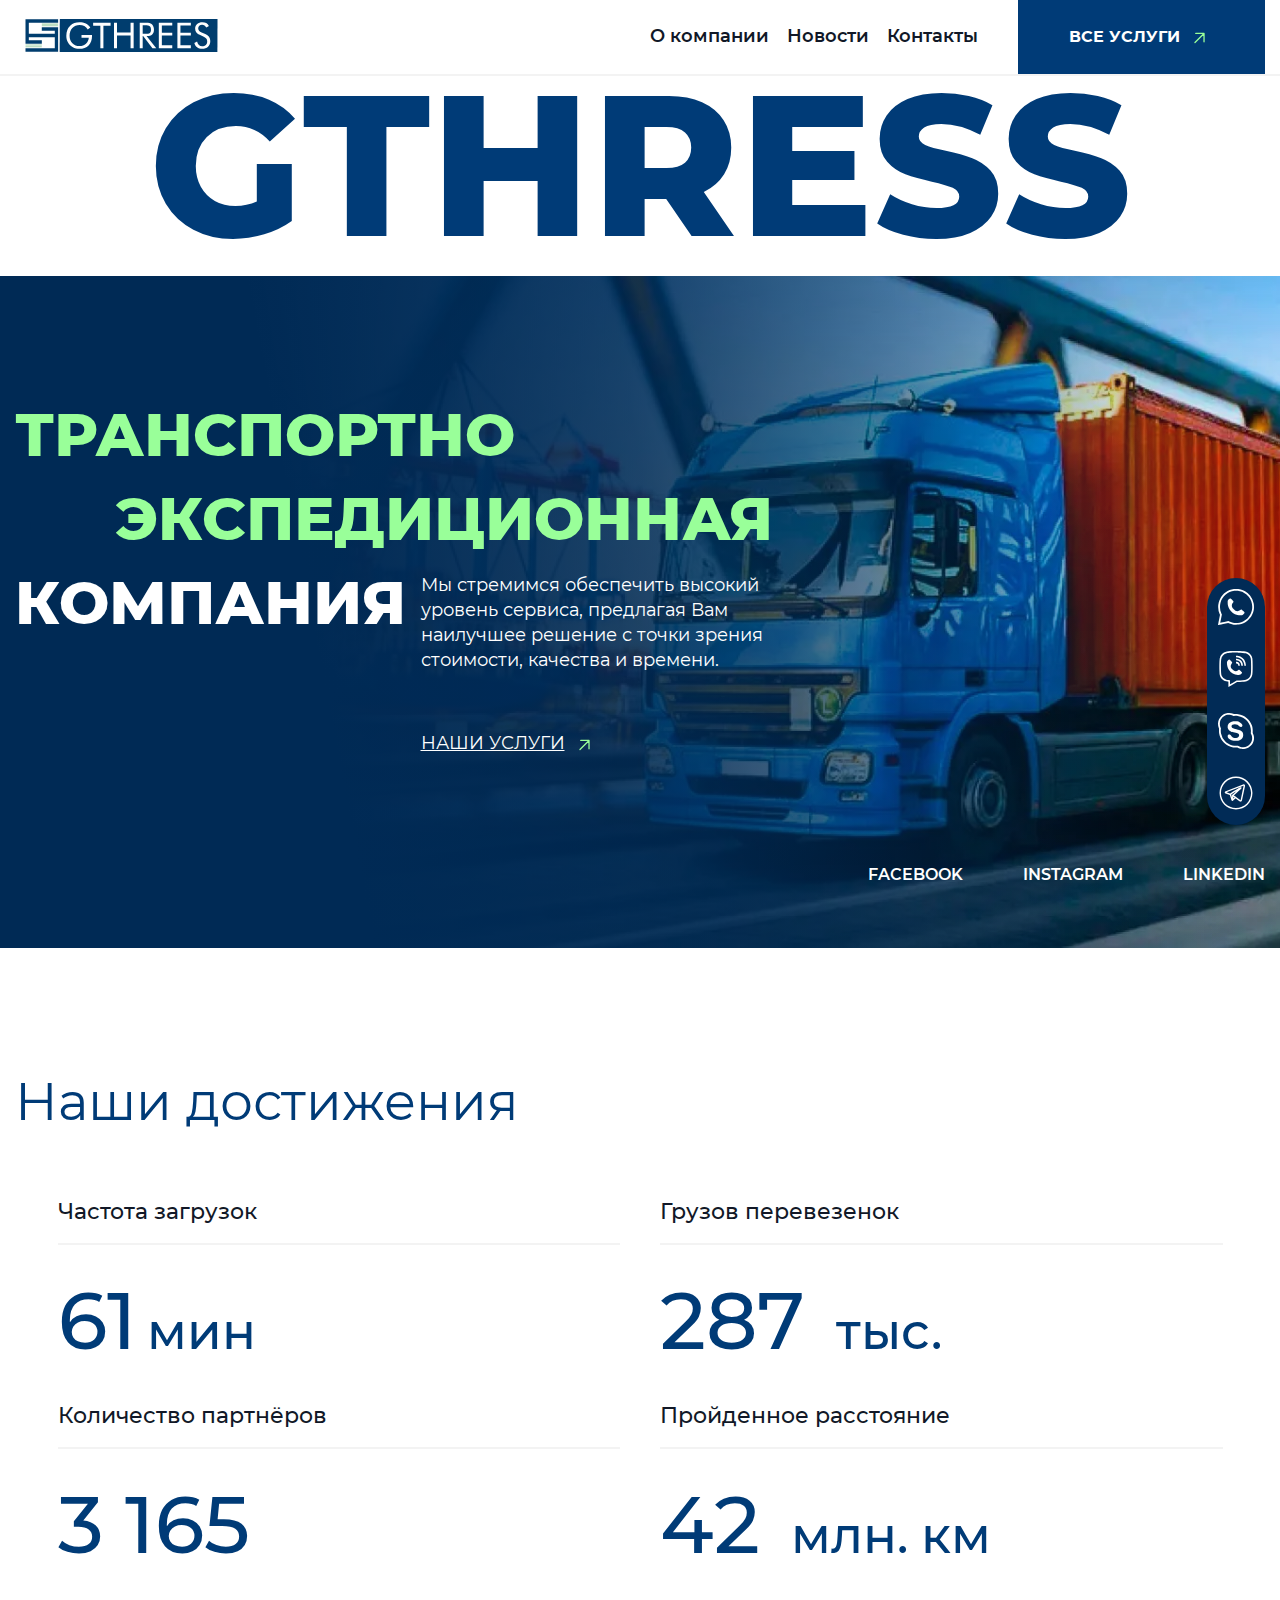
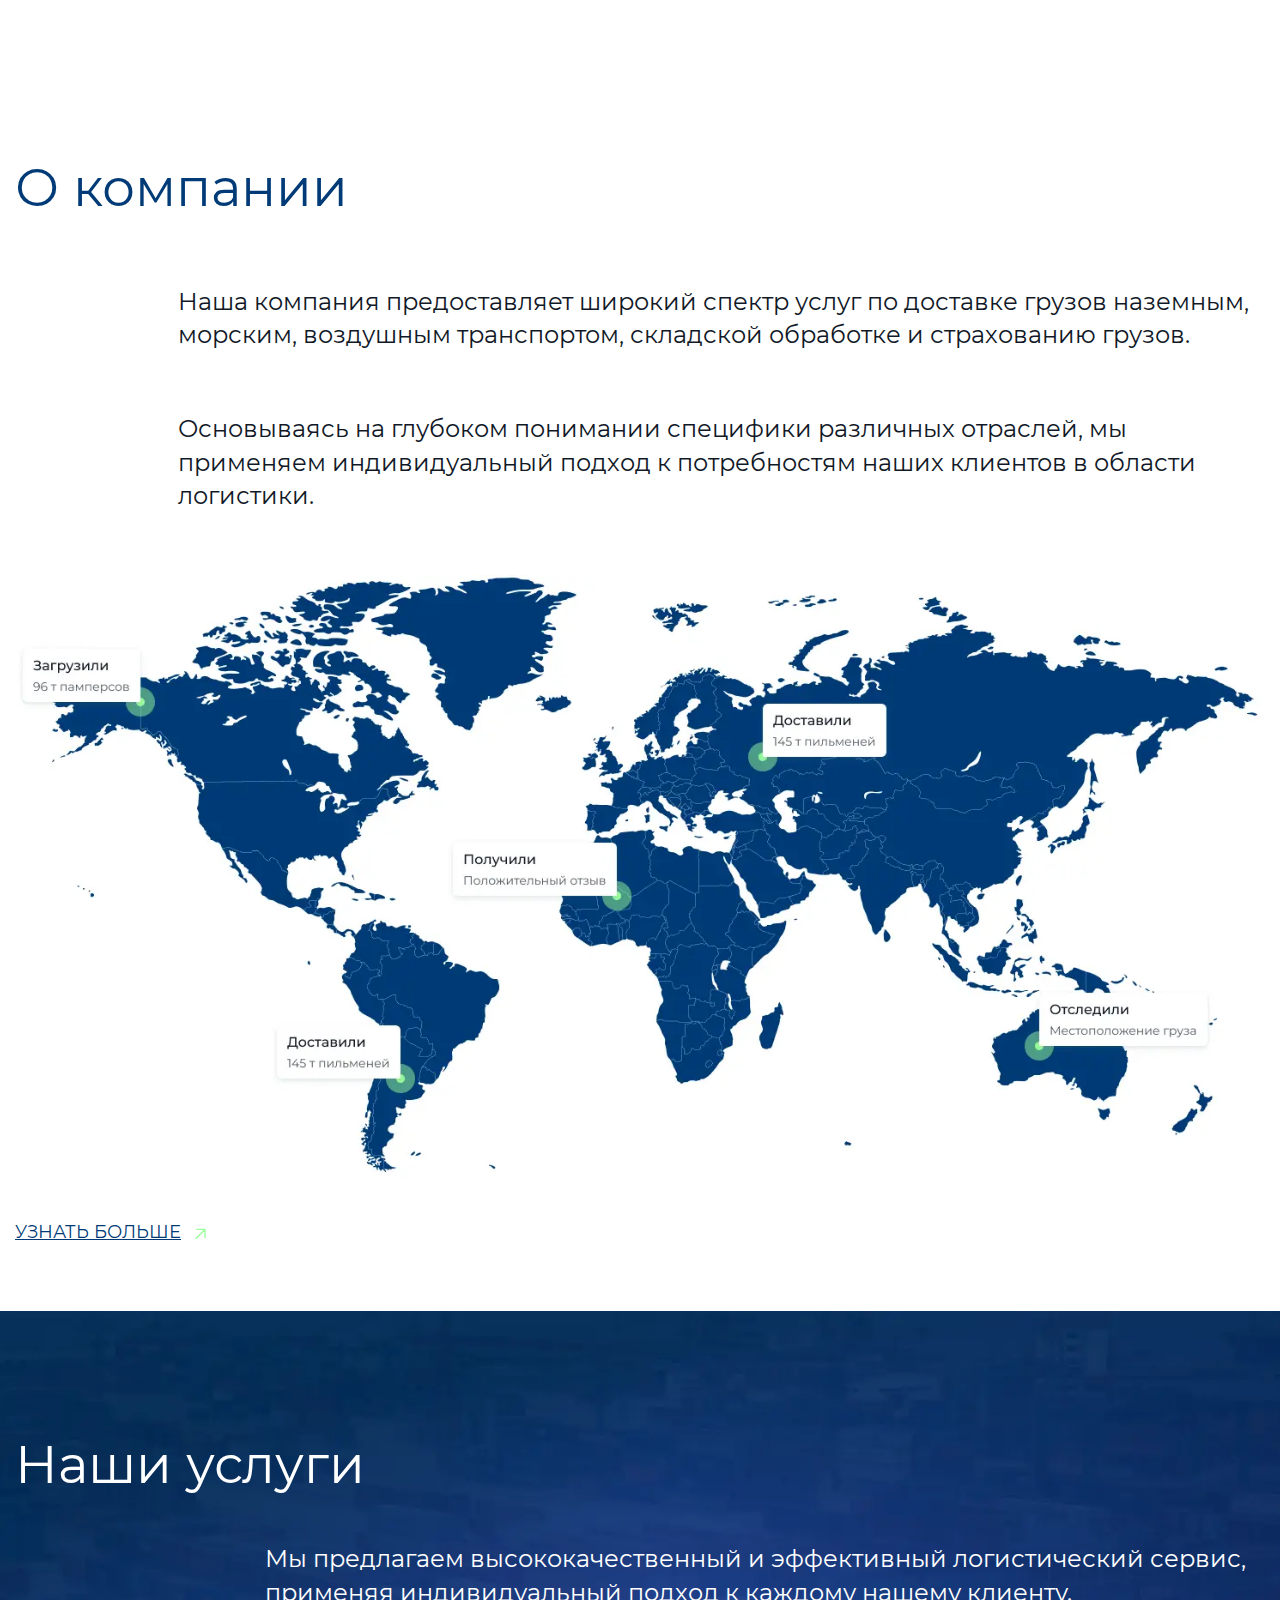
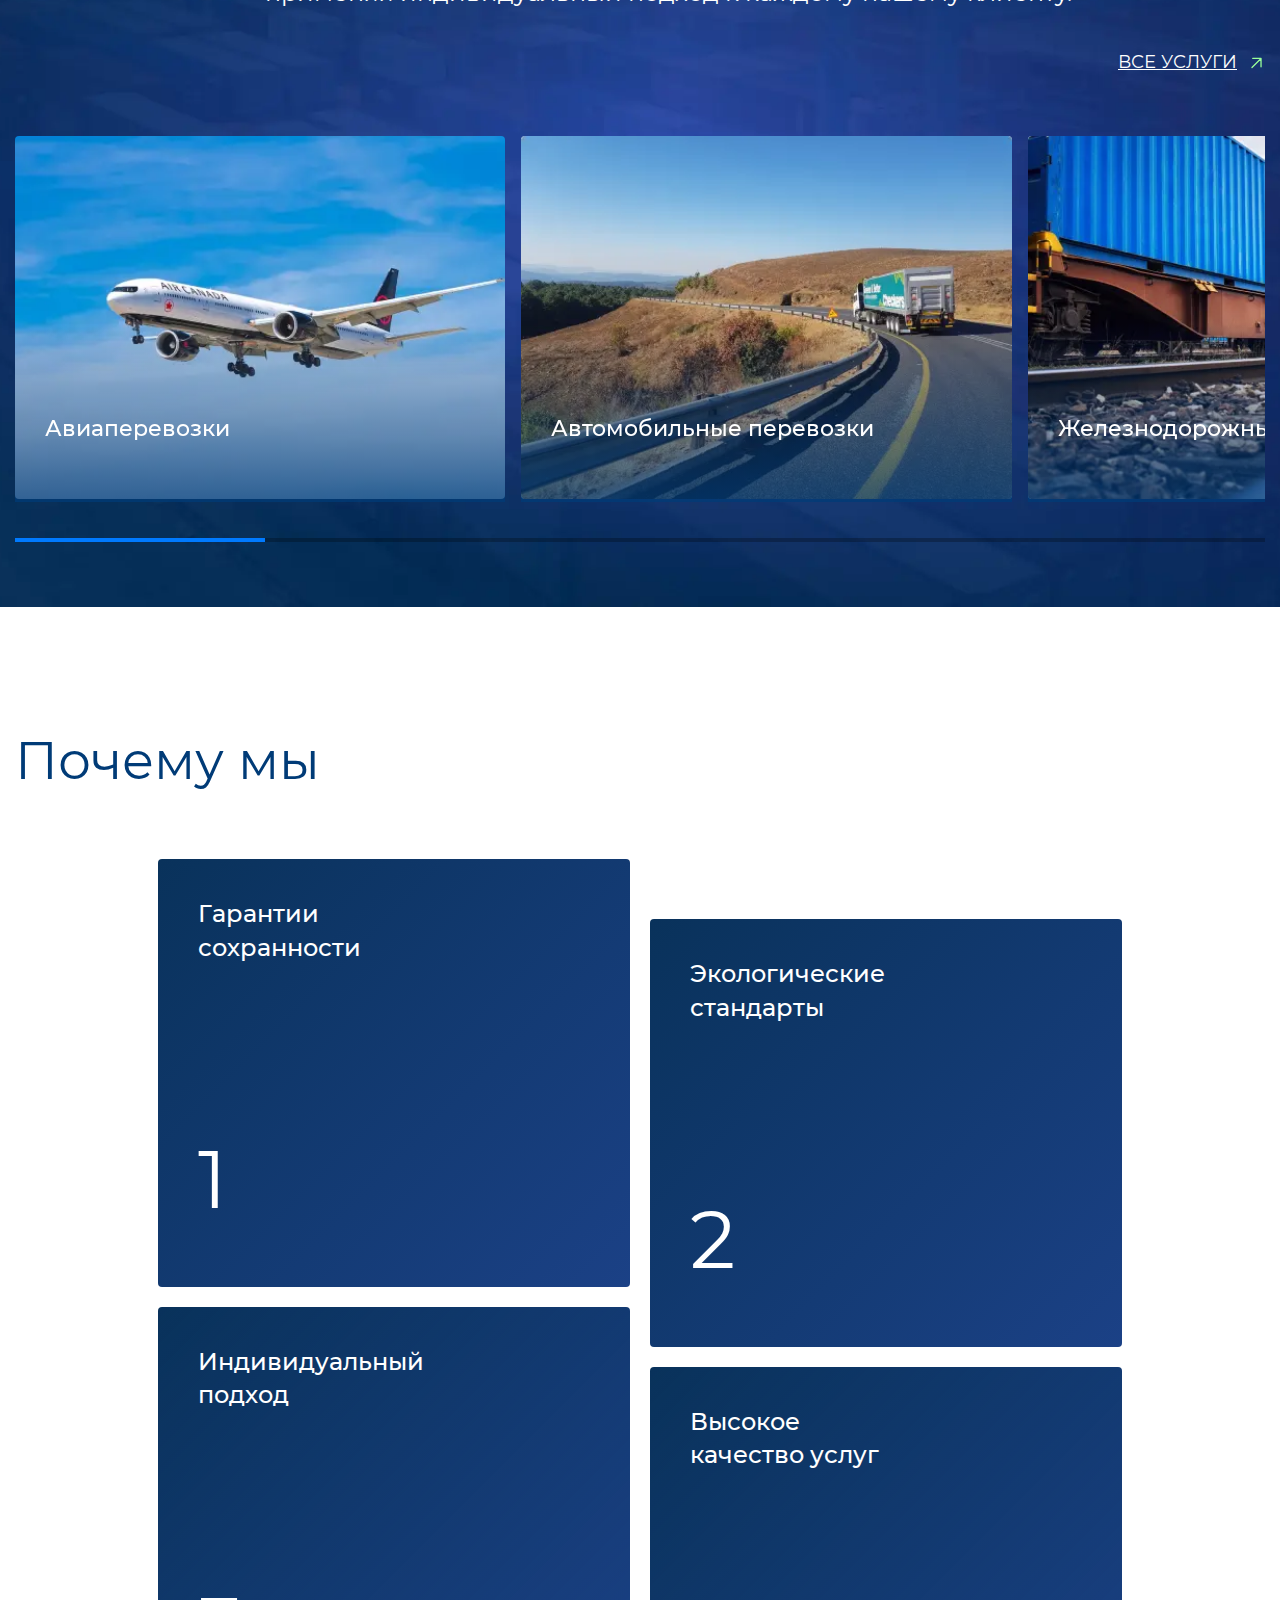
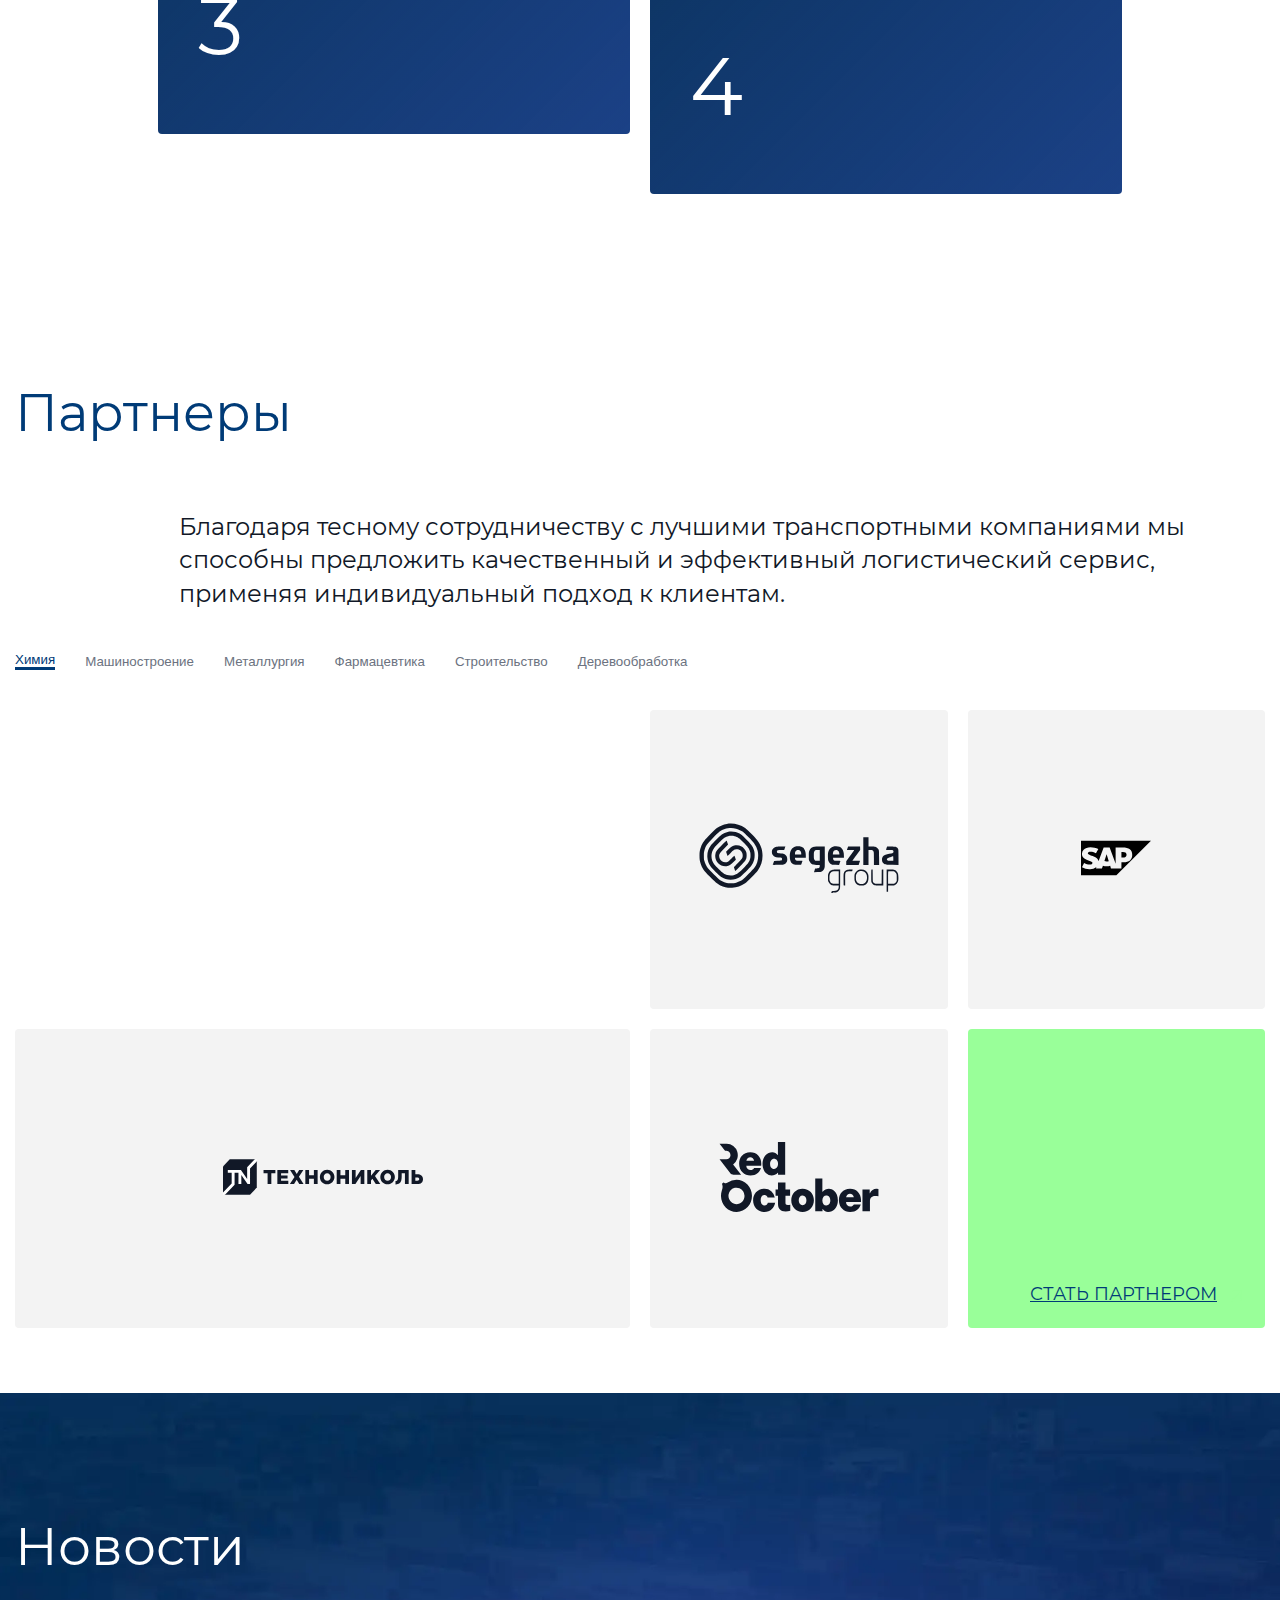
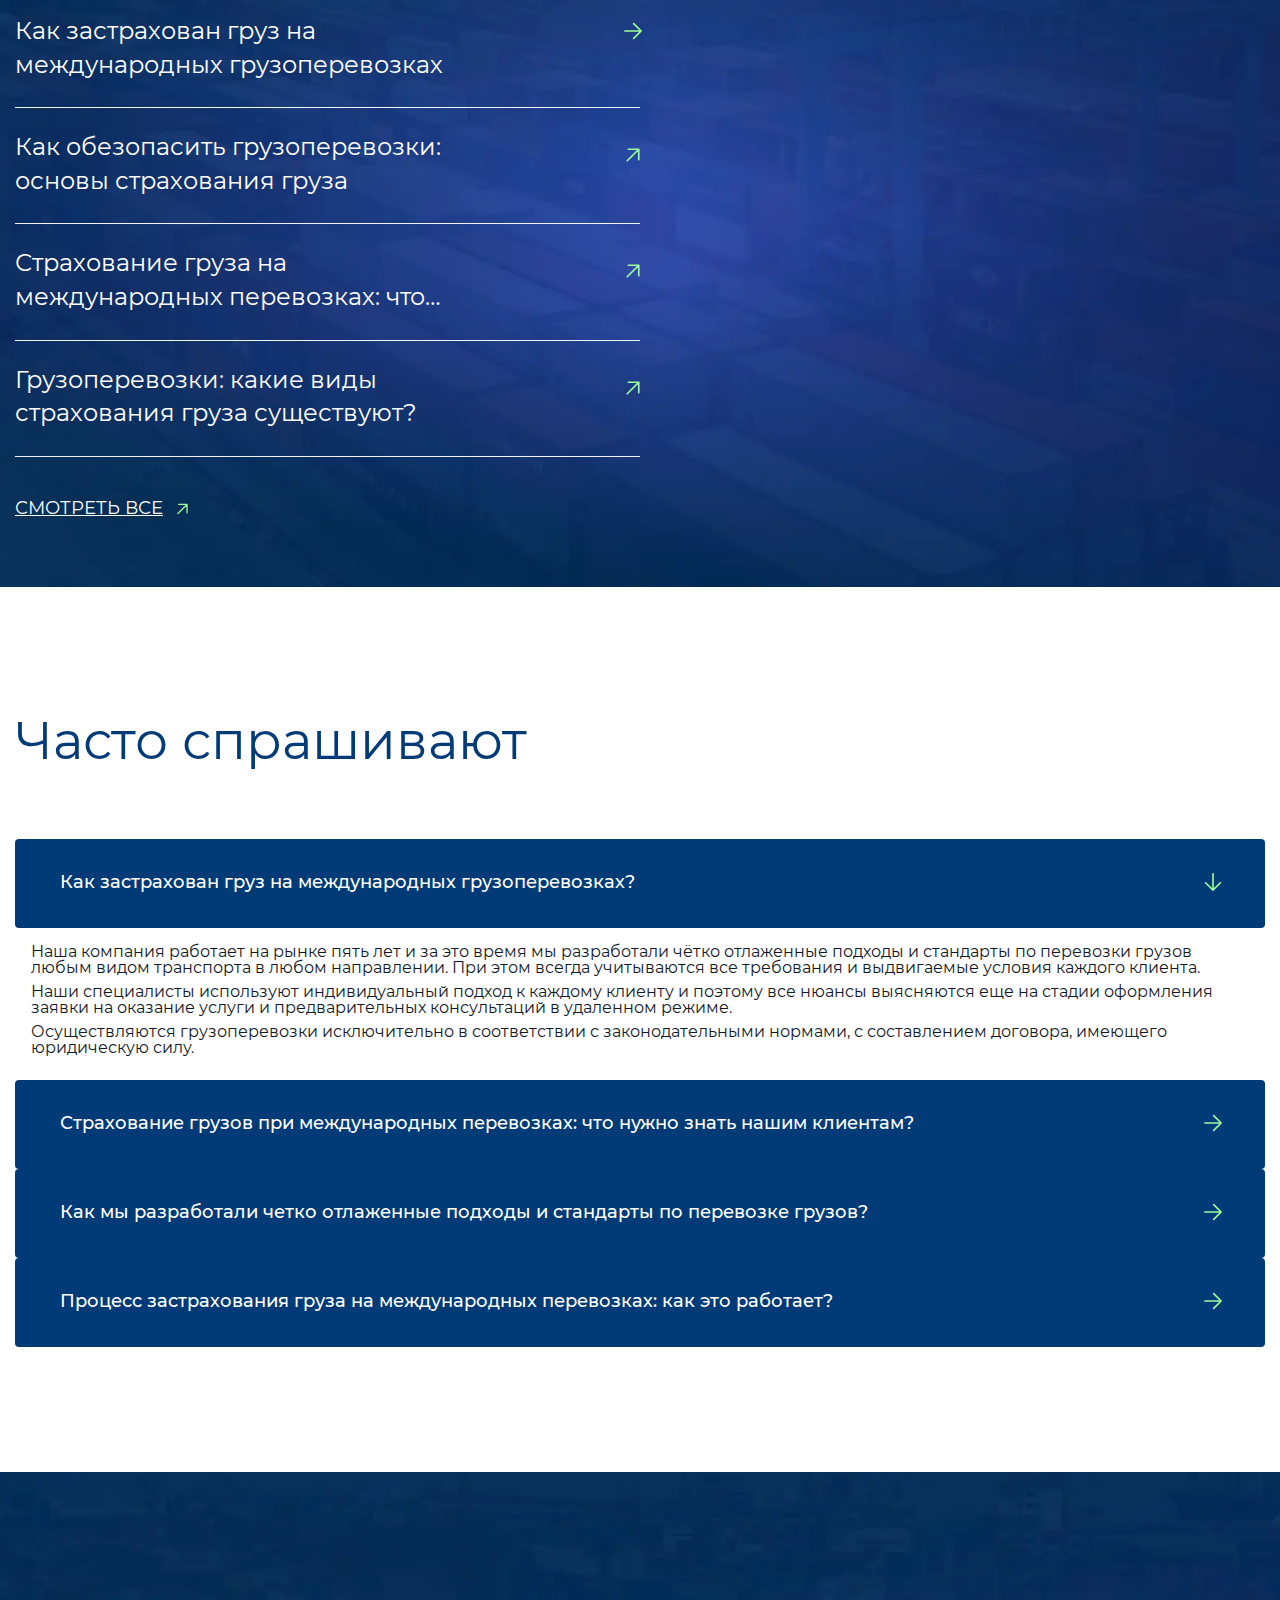
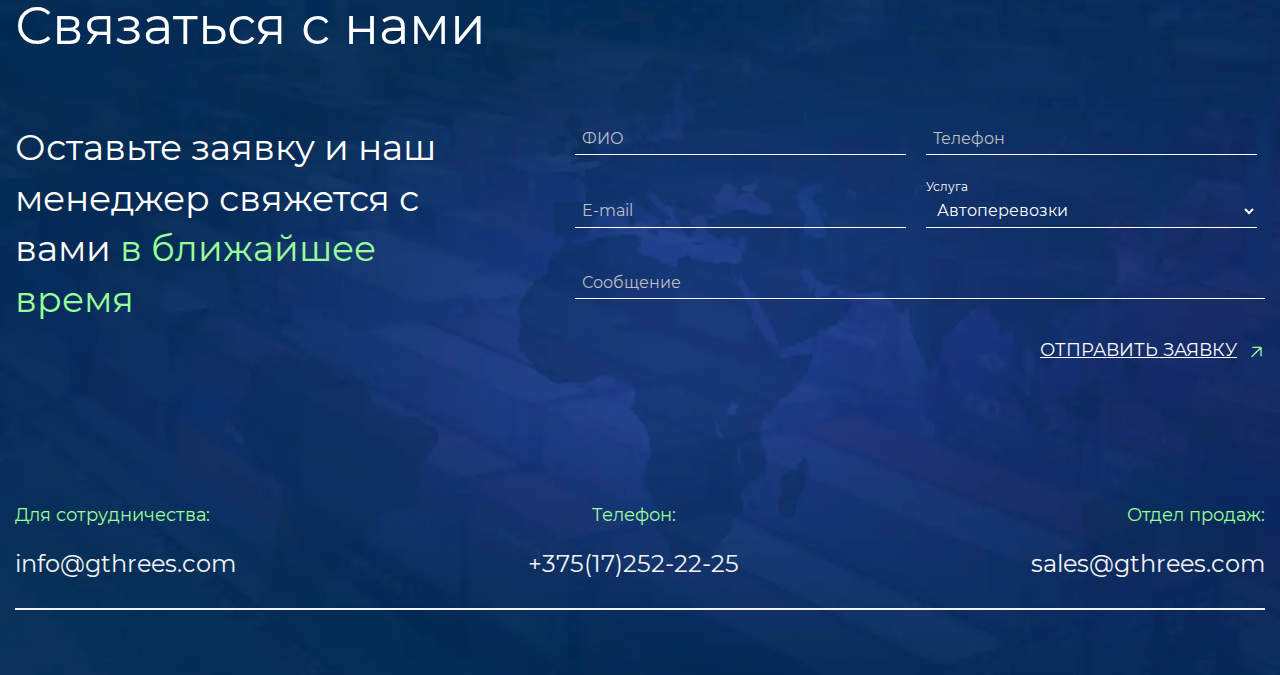
==== commit d68e124f: "Update index.html" ====
--- a/index.html
+++ b/index.html
@@ -1 +1 @@
-<!DOCTYPE html><html lang="ru"><head><meta charset="UTF-8"><meta http-equiv="X-UA-Compatible" content="IE=edge"><meta name="description" content="Gthress transport-reportion forwarding company"><meta name="author" content="Alexander Shulginov"><meta name="viewport" content="width=device-width,initial-scale=1"><link rel="apple-touch-icon" sizes="180x180" href="../icons/favicon/apple-touch-icon.png"><link rel="icon" type="image/png" sizes="32x32" href="../icons/favicon/favicon-32x32.png"><link rel="icon" type="image/png" sizes="16x16" href="../icons/favicon/favicon-16x16.png"><link rel="manifest" href="../icons/favicon/site.webmanifest"><link rel="mask-icon" href="../icons/favicon/safari-pinned-tab.svg" color="#5bbad5"><meta name="msapplication-TileColor" content="#008987"><meta name="theme-color" content="#ffffff"><title>Gthress</title><link rel="stylesheet" href="./css/swiper-bundle.min.css"><link rel="stylesheet" href="./css/style.min.css"></head></html><body><header class="header"><div class="container"><div class="header__content"><a class="header__logo-link" href="index.html" aria-label="Company logo"><svg class="header__logo" width="213" height="33"><use xlink:href="./icons/sprite/sprite.svg#logo"></use></svg></a><nav class="header__menu"><ul class="header__list"><li class="header__item"><a class="header__link" href="about-company.html">О компании</a></li><li class="header__item"><a class="header__link" href="news.html">Новости</a></li><li class="header__item"><a class="header__link" href="#footer">Контакты</a></li></ul></nav><a class="header__calc" href="services.html">Все услуги</a><button class="header__burger" type="button" aria-label="Burger button"><span class="header__line"></span><span class="header__line"></span><span class="header__line"></span></button></div></div></header><section class="menu"><div class="menu__inner"><div class="menu__top-block"><div class="menu__content menu__content--services"><h3 class="menu__title">Услуги</h3><ul class="menu__list"><li class="menu__item"><a class="menu__link" href="#">Авиаперевозки</a></li><li class="menu__item"><a class="menu__link" href="#">Автомобильные перевозки</a></li><li class="menu__item"><a class="menu__link" href="#">Мультимодальные перевозки</a></li><li class="menu__item"><a class="menu__link" href="#">Железнодорожные перевозки</a></li><li class="menu__item"><a class="menu__link" href="#">Перевозки опасных грузов</a></li><li class="menu__item"><a class="menu__link" href="#">Перевозки тяжеловесных<br>и негабаритных грузов</a></li></ul></div><div class="menu__content"><h3 class="menu__title menu__contacts">Контакты</h3><div class="menu__box"><div class="menu__content"><span class="menu__office-country">Офис в Республике Беларусь</span><div class="menu__info"><address class="menu__address">г. Минск, пер. Козлова, 7Г-7</address><a class="menu__phone" href="tel:+373287986">Тел: +375 (17) 252-22-25</a></div></div><div class="menu__content"><span class="menu__office-country">Офис в Российской Федерации</span><div class="menu__info"><address class="menu__address">214013, г. Смоленск<br>ул. Памфилова, 5; офис 217</address></div></div><div class="menu__content"><a class="menu__link-phone" href="tel:+37517252225">+375(17)252-22-25</a><div class="menu__item"><span class="menu__text">Для сотрудничества:</span><a class="menu__link" href="mailto:info@gthrees.com">info@gthrees.com</a></div><div class="menu__item"><span class="menu__text">Отдел продаж:</span><a class="menu__link" href="mailto:sales@gthrees.com">sales@gthrees.com</a><a class="menu__link-phone menu__link-phone--hidden" href="tel:+37517252225">+375(17)252-22-25</a></div></div></div></div></div></div></section><span class="label hero__label">GTHRESS</span><section class="hero container-outer"><div class="container"><div class="hero__inner"><div class="hero__content"><h1 class="hero__title">Транспортно<span class="hero__title--right">Экспедиционная</span></h1><span class="hero__title hero__title--not-accent">Компания</span><p class="hero__descr">Мы стремимся обеспечить высокий уровень сервиса, предлагая Вам наилучшее решение с точки зрения стоимости, качества и времени.</p><a class="hero__link" href="services.html">Наши услуги</a></div><div class="hero__social"><aside class="social"><ul class="social__list"><li class="social__item"><a class="social__link" href="#" aria-label="Link to whatsapp"><svg class="social__icon" width="36" height="36"><use xlink:href="./icons/sprite/sprite.svg#social--whatsapp"></use></svg></a></li><li class="social__item"><a class="social__link" href="#" aria-label="Link to viber"><svg class="social__icon" width="36" height="36"><use xlink:href="./icons/sprite/sprite.svg#social--viber"></use></svg></a></li><li class="social__item"><a class="social__link" href="#" aria-label="Link to skype"><svg class="social__icon" width="36" height="36"><use xlink:href="./icons/sprite/sprite.svg#social--skype"></use></svg></a></li><li class="social__item"><a class="social__link" href="#" aria-label="Link to telegram"><svg class="social__icon" width="36" height="36"><use xlink:href="./icons/sprite/sprite.svg#social--telegram"></use></svg></a></li></ul></aside></div><div class="hero__social-wrap"><ul class="social-link"><li class="social-link__item"><a class="social-link__site" href="#">Facebook</a></li><li class="social-link__item"><a class="social-link__site" href="#">Instagram</a></li><li class="social-link__item"><a class="social-link__site" href="#">Linkedin</a></li></ul></div></div></div></section><main class="main"><section class="advances"><div class="container"><h2 class="advances__title">Наши достижения</h2><dl class="advances__list"><div class="advances__item"><dt class="advances__key">Частота загрузок</dt><dd class="advances__value">61<span class="advances__value-text">мин</span></dd></div><div class="advances__item"><dt class="advances__key">Грузов перевезенок</dt><dd class="advances__value">287 <span class="advances__value-text">тыс.</span></dd></div><div class="advances__item"><dt class="advances__key">Количество партнёров</dt><dd class="advances__value">3 165</dd></div><div class="advances__item"><dt class="advances__key">Пройденное расстояние</dt><dd class="advances__value">42 <span class="advances__value-text">млн. км</span></dd></div></dl></div></section><section class="about" id="about"><div class="container"><h2 class="about__title">О компании</h2><p class="about__descr">Наша компания предоставляет широкий спектр услуг по доставке грузов наземным, морским, воздушным транспортом, складской обработке и страхованию грузов.</p><p class="about__descr">Основываясь на глубоком понимании специфики различных отраслей, мы применяем индивидуальный подход к потребностям наших клиентов в области логистики.</p><picture><source type="image/webp" srcset="./img/about/map-mobile.webp" media="(max-width: 550px)"><source type="image/webp" srcset="./img/about/map.webp"><img class="about__img" src="./img/about/map.webp" loading="lazy" width="1456" height="693" alt="Map delivery"></picture><a class="about__link" href="about-company.html">Узнать больше</a></div></section><section class="services"><div class="container"><h2 class="services__title">Наши услуги</h2><p class="services__descr">Мы предлагаем высококачественный и эффективный логистический сервис, применяя индивидуальный подход к каждому нашему клиенту.</p><div class="services-wrap"><a class="services__link" href="services.html">Все услуги</a></div><div class="services__slider"><section class="swiper slider"><div class="swiper-wrapper slider__inner"><article class="swiper-slide slider__item"><img class="slider__img" src="./img/slider/avia.webp" width="470" height="350" alt="Авиаперевозки" loading="lazy"><h3 class="slider__title">Авиаперевозки</h3></article><article class="swiper-slide slider__item"><img class="slider__img" src="./img/slider/auto.webp" width="470" height="350" alt="Автомобильные перевозки" loading="lazy"><h3 class="slider__title">Автомобильные перевозки</h3></article><article class="swiper-slide slider__item"><img class="slider__img" src="./img/slider/train.webp" width="470" height="350" alt="Железнодорожные перевозки" loading="lazy"><h3 class="slider__title">Железнодорожные перевозки</h3></article><article class="swiper-slide slider__item"><img class="slider__img" src="./img/slider/weight.webp" width="470" height="350" alt="Перевозки опасных грузов" loading="lazy"><h3 class="slider__title">Перевозки опасных грузов</h3></article><article class="swiper-slide slider__item"><img class="slider__img" src="./img/slider/modal.webp" width="470" height="350" alt="Мультимодальные перевозки" loading="lazy"><h3 class="slider__title">Мультимодальные перевозки</h3></article><article class="swiper-slide slider__item"><img class="slider__img" src="./img/slider/sea.webp" width="470" height="350" alt="Перевозки габаритных грузов" loading="lazy"><h3 class="slider__title">Перевозки габаритных грузов</h3></article></div><div class="swiper-pagination"></div></section></div></div></section><section class="benefits"><div class="container"><h2 class="benefits__title">Почему мы</h2><div class="benefits__wrapper"><article class="benefits__item"><h3 class="benefits__name">Гарантии сохранности</h3><img class="benefits__img" src="./img/benefits/benefits-item-1.webp" width="200" height="200" alt="Гарантии сохранности" loading="lazy"></article><article class="benefits__item"><h3 class="benefits__name">Экологические стандарты</h3><img class="benefits__img" src="./img/benefits/benefits-item-2.webp" width="200" height="200" alt="Экологические стандарты" loading="lazy"></article><article class="benefits__item"><h3 class="benefits__name">Индивидуальный подход</h3><img class="benefits__img" src="./img/benefits/benefits-item-3.webp" width="200" height="200" alt="Индивидуальный подход" loading="lazy"></article><article class="benefits__item"><h3 class="benefits__name">Высокое качество услуг</h3><img class="benefits__img" src="./img/benefits/benefits-item-4.webp" width="200" height="200" alt="Высокое качество услуг" loading="lazy"></article></div></div></section><section class="partners"><div class="container"><h2 class="partners__title">Партнеры</h2><p class="partners__descr">Благодаря тесному сотрудничеству с лучшими транспортными компаниями мы способны предложить качественный и эффективный логистический сервис, применяя индивидуальный подход к клиентам.</p><section class="custom-tabs"><nav class="custom-tabs__nav"><button class="custom-tabs__btn custom-tabs__btn--active" type="button">Химия</button><button class="custom-tabs__btn" type="button">Машиностроение</button><button class="custom-tabs__btn" type="button">Металлургия</button><button class="custom-tabs__btn" type="button">Фармацевтика</button><button class="custom-tabs__btn" type="button">Строительство</button><button class="custom-tabs__btn" type="button">Деревообработка</button></nav><div class="custom-tabs__wrapper"><div class="custom-tabs__content custom-tabs__content--active"><div class="custom-tabs__item custom-tabs__item--large"><img class="custom-tabs__img" src="./img/partners/chemical.webp" width="720" height="350" alt="Chemical lab" loading="lazy"></div><div class="custom-tabs__item"><a class="custom-tabs__link" href="#"><svg class="custom-tabs__icon" width="200" height="70"><use xlink:href="./icons/sprite/sprite.svg#sponsors--segezha"></use></svg></a></div><div class="custom-tabs__item"><a class="custom-tabs__link" href="#"><svg class="custom-tabs__icon" width="200" height="70"><use xlink:href="./icons/sprite/sprite.svg#sponsors--sponsor-2"></use></svg></a></div><div class="custom-tabs__item custom-tabs__item--large"><a class="custom-tabs__link" href="#"><svg class="custom-tabs__icon" width="200" height="70"><use xlink:href="./icons/sprite/sprite.svg#sponsors--techo"></use></svg></a></div><div class="custom-tabs__item"><a class="custom-tabs__link" href="#"><svg class="custom-tabs__icon" width="200" height="70"><use xlink:href="./icons/sprite/sprite.svg#sponsors--red-october"></use></svg></a></div><div class="custom-tabs__item"><a class="custom-tabs__link custom-tabs__partners-link" href="#">Стать партнером</a></div></div><div class="custom-tabs__content"><div class="custom-tabs__item custom-tabs__item--large"><img class="custom-tabs__img" src="./img/partners/auto.webp" width="720" height="350" alt="Auto" loading="lazy"></div><div class="custom-tabs__item"><a class="custom-tabs__link" href="#"><svg class="custom-tabs__icon" width="200" height="70"><use xlink:href="./icons/sprite/sprite.svg#sponsors--sponsor-2"></use></svg></a></div><div class="custom-tabs__item"><a class="custom-tabs__link" href="#"><svg class="custom-tabs__icon" width="200" height="120"><use xlink:href="./icons/sprite/sprite.svg#sponsors--sponsor-4"></use></svg></a></div><div class="custom-tabs__item custom-tabs__item--large"><a class="custom-tabs__link" href="#"><svg class="custom-tabs__icon" width="200" height="120"><use xlink:href="./icons/sprite/sprite.svg#sponsors--techo"></use></svg></a></div><div class="custom-tabs__item"><a class="custom-tabs__link" href="#"><svg class="custom-tabs__icon" width="200" height="70"><use xlink:href="./icons/sprite/sprite.svg#sponsors--red-october"></use></svg></a></div><div class="custom-tabs__item"><a class="custom-tabs__link custom-tabs__partners-link" href="#">Стать партнером</a></div></div><div class="custom-tabs__content"><div class="custom-tabs__item custom-tabs__item--large"><img class="custom-tabs__img" src="./img/partners/metal.webp" width="720" height="350" alt="Factori" loading="lazy"></div><div class="custom-tabs__item"><a class="custom-tabs__link" href="#"><svg class="custom-tabs__icon" width="200" height="70"><use xlink:href="./icons/sprite/sprite.svg#sponsors--red-october"></use></svg></a></div><div class="custom-tabs__item"><a class="custom-tabs__link" href="#"><svg class="custom-tabs__icon" width="200" height="120"><use xlink:href="./icons/sprite/sprite.svg#sponsors--sponsor-4"></use></svg></a></div><div class="custom-tabs__item custom-tabs__item--large"><a class="custom-tabs__link" href="#"><svg class="custom-tabs__icon" width="200" height="120"><use xlink:href="./icons/sprite/sprite.svg#sponsors--techo"></use></svg></a></div><div class="custom-tabs__item"><a class="custom-tabs__link" href="#"><svg class="custom-tabs__icon" width="200" height="70"><use xlink:href="./icons/sprite/sprite.svg#sponsors--sponsor-2"></use></svg></a></div><div class="custom-tabs__item"><a class="custom-tabs__link custom-tabs__partners-link" href="#">Стать партнером</a></div></div><div class="custom-tabs__content"><div class="custom-tabs__item custom-tabs__item--large"><img class="custom-tabs__img" src="./img/partners/farma.webp" width="720" height="350" alt="Farm" loading="lazy"></div><div class="custom-tabs__item"><a class="custom-tabs__link" href="#"><svg class="custom-tabs__icon" width="200" height="70"><use xlink:href="./icons/sprite/sprite.svg#sponsors--red-october"></use></svg></a></div><div class="custom-tabs__item"><a class="custom-tabs__link" href="#"><svg class="custom-tabs__icon" width="200" height="120"><use xlink:href="./icons/sprite/sprite.svg#sponsors--sponsor-1"></use></svg></a></div><div class="custom-tabs__item custom-tabs__item--large"><a class="custom-tabs__link" href="#"><svg class="custom-tabs__icon" width="200" height="120"><use xlink:href="./icons/sprite/sprite.svg#sponsors--techo"></use></svg></a></div><div class="custom-tabs__item"><a class="custom-tabs__link" href="#"><svg class="custom-tabs__icon" width="200" height="70"><use xlink:href="./icons/sprite/sprite.svg#sponsors--sponsor-3"></use></svg></a></div><div class="custom-tabs__item"><a class="custom-tabs__link custom-tabs__partners-link" href="#">Стать партнером</a></div></div><div class="custom-tabs__content"><div class="custom-tabs__item custom-tabs__item--large"><img class="custom-tabs__img" src="./img/partners/building.webp" width="720" height="350" alt="Build" loading="lazy"></div><div class="custom-tabs__item"><a class="custom-tabs__link" href="#"><svg class="custom-tabs__icon" width="200" height="120"><use xlink:href="./icons/sprite/sprite.svg#sponsors--techo"></use></svg></a></div><div class="custom-tabs__item"><a class="custom-tabs__link" href="#"><svg class="custom-tabs__icon" width="200" height="120"><use xlink:href="./icons/sprite/sprite.svg#sponsors--sponsor-1"></use></svg></a></div><div class="custom-tabs__item custom-tabs__item--large"><a class="custom-tabs__link" href="#"><svg class="custom-tabs__icon" width="200" height="70"><use xlink:href="./icons/sprite/sprite.svg#sponsors--red-october"></use></svg></a></div><div class="custom-tabs__item"><a class="custom-tabs__link" href="#"><svg class="custom-tabs__icon" width="200" height="70"><use xlink:href="./icons/sprite/sprite.svg#sponsors--sponsor-3"></use></svg></a></div><div class="custom-tabs__item"><a class="custom-tabs__link custom-tabs__partners-link" href="#">Стать партнером</a></div></div><div class="custom-tabs__content"><div class="custom-tabs__item custom-tabs__item--large"><img class="custom-tabs__img" src="./img/partners/wood.webp" width="720" height="350" alt="wood" loading="lazy"></div><div class="custom-tabs__item"><a class="custom-tabs__link" href="#"><svg class="custom-tabs__icon" width="200" height="120"><use xlink:href="./icons/sprite/sprite.svg#sponsors--techo"></use></svg></a></div><div class="custom-tabs__item"><a class="custom-tabs__link" href="#"><svg class="custom-tabs__icon" width="200" height="120"><use xlink:href="./icons/sprite/sprite.svg#sponsors--segezha"></use></svg></a></div><div class="custom-tabs__item custom-tabs__item--large"><a class="custom-tabs__link" href="#"><svg class="custom-tabs__icon" width="200" height="70"><use xlink:href="./icons/sprite/sprite.svg#sponsors--red-october"></use></svg></a></div><div class="custom-tabs__item"><a class="custom-tabs__link" href="#"><svg class="custom-tabs__icon" width="200" height="70"><use xlink:href="./icons/sprite/sprite.svg#sponsors--sponsor-2"></use></svg></a></div><div class="custom-tabs__item"><a class="custom-tabs__link custom-tabs__partners-link" href="#">Стать партнером</a></div></div></div></section></div></section><section class="news" id="news"><div class="container"><h2 class="news__title">Новости</h2><div class="news__content"><ul class="news__list"><li class="news__item"><a class="news__link" href="#">Как застрахован груз на международных грузоперевозках</a></li><li class="news__item"><a class="news__link" href="#">Как обезопасить грузоперевозки: основы страхования груза</a></li><li class="news__item"><a class="news__link" href="#">Страхование груза на международных перевозках: что нужно знать?</a></li><li class="news__item"><a class="news__link" href="#">Грузоперевозки: какие виды страхования груза существуют?</a></li></ul><div class="news__wrap"><img class="news__img" src="./img/news/photo.webp" width="738" height="575" alt="News photo" loading="lazy"></div></div><a class="news__go-to-link" href="news.html">Смотреть все</a></div></section><section class="faq"><div class="container"><h2 class="faq__title">Часто спрашивают</h2><div class="faq__accordion accordion"><article class="accordion__item"><div class="accordion__header"><h3 class="accordion__title">Как застрахован груз на международных грузоперевозках?</h3><button class="accordion__btn" type="button" aria-label="Accordin Button"><svg class="accordion__icon accordion__icon--active" width="14" height="14"><use xlink:href="./icons/sprite/sprite.svg#go-to-arrow"></use></svg></button></div><div class="accordion__body accordion__body--active"><div class="accordion__content"><p class="accordion__text">Наша компания работает на рынке пять лет и за это время мы разработали чётко отлаженные подходы и стандарты по перевозки грузов любым видом транспорта в любом направлении. При этом всегда учитываются все требования и выдвигаемые условия каждого клиента.</p><p class="accordion__text">Наши специалисты используют индивидуальный подход к каждому клиенту и поэтому все нюансы выясняются еще на стадии оформления заявки на оказание услуги и предварительных консультаций в удаленном режиме.</p><p class="accordion__text">Осуществляются грузоперевозки исключительно в соответствии с законодательными нормами, с составлением договора, имеющего юридическую силу.</p></div></div></article><article class="accordion__item"><div class="accordion__header"><h3 class="accordion__title">Страхование грузов при международных перевозках: что нужно знать нашим клиентам?</h3><button class="accordion__btn" type="button" aria-label="Accordin Button"><svg class="accordion__icon accordion__icon" width="14" height="14"><use xlink:href="./icons/sprite/sprite.svg#go-to-arrow"></use></svg></button></div><div class="accordion__body"><div class="accordion__content"><p class="accordion__text">При международных перевозках страхование груза является важным шагом для обеспечения его безопасности. Клиентам необходимо знать, что страховой полис должен соответствовать виду транспорта, маршруту, характеру и стоимости груза.</p><p class="accodion__text">Некоторые страны требуют обязательного страхования, а другие - нет. В любом случае, компания-перевозчик должна предоставить информацию о доступных вариантах страхования и помочь выбрать наиболее подходящий для конкретной ситуации</p></div></div></article><article class="accordion__item"><div class="accordion__header"><h3 class="accordion__title">Как мы разработали четко отлаженные подходы и стандарты по перевозке грузов?</h3><button class="accordion__btn" type="button" aria-label="Accordin Button"><svg class="accordion__icon accordion__icon" width="14" height="14"><use xlink:href="./icons/sprite/sprite.svg#go-to-arrow"></use></svg></button></div><div class="accordion__body"><div class="accordion__content"><p class="accordion__text">Наша компания разработала четко отлаженные подходы к перевозке грузов, обеспечивая безопасность и надежность транспортировки.</p><p class="accordion__text">Мы учитываем все требования и условия клиента и используем индивидуальный подход для выяснения всех деталей заранее.</p><p class="accordion__text">Специалисты выполняют грузоперевозки в соответствии с законодательными нормами, с составлением договора, имеющего юридическую силу.</p></div></div></article><article class="accordion__item"><div class="accordion__header"><h3 class="accordion__title">Процесс застрахования груза на международных перевозках: как это работает?</h3><button class="accordion__btn" type="button" aria-label="Accordin Button"><svg class="accordion__icon accordion__icon" width="14" height="14"><use xlink:href="./icons/sprite/sprite.svg#go-to-arrow"></use></svg></button></div><div class="accordion__body"><div class="accordion__content"><p class="accordion__text">Страхование груза при международных перевозках включает выбор страховой компании и составление полиса, учитывая вид транспорта, маршрут, характер и стоимость груза. В случае повреждения или утери груза, клиент получает компенсацию в соответствии с условиями полиса. Компания-перевозчик должна предоставить информацию о страховых опциях и помочь выбрать подходящий вариант.</p></div></div></article></div></div></section></main><footer class="footer" id="footer"><div class="container"><h2 class="footer__title">Связаться с нами</h2><div class="footer__inner"><p class="footer__descr">Оставьте заявку и наш менеджер свяжется с вами<span class="footer__descr--accent"> в ближайшее время</span></p><div class="footer__form"><form class="form" action="#"><input class="form__input" type="text" name="name-input" id="user-name" placeholder="ФИО" required><input class="form__input" type="tel" name="phone-input" id="phone-number" placeholder="Телефон" required><input class="form__input" type="email" name="mail-input" id="user-email" placeholder="E-mail" required><div class="form__select-wrap"><label for="services"><span class="form__text">Услуга</span></label><select class="form__input form__select" name="select" id="services"><option class="form__option" value="Auto">Автоперевозки</option><option class="form__option" value="Avia">Авиаперевозки</option><option class="form__option" value="Train">Железнодорожные перевозки</option><option class="form__option" value="Danger">Перевозки опасных грузов</option><option class="form__option" value="Weight">Перевозки тяжеловесных</option><option class="form__option" value="Modal">Мультимодальные перевозки</option></select></div><textarea class="form__input form__textarea" name="textarea" rows="1" id="user-msg" placeholder="Сообщение"></textarea><button class="form__btn" type="submit">Отправить заявку</button></form></div></div><div class="footer__info"><div class="footer__item"><span class="footer__text">Для сотрудничества:</span><a class="footer__link" href="mailto:info@gthrees.com">info@gthrees.com</a></div><div class="footer__item"><span class="footer__text">Телефон:</span><a class="footer__link" href="tel:+37517252225">+375(17)252-22-25</a></div><div class="footer__item"><span class="footer__text">Отдел продаж:</span><a class="footer__link" href="mailto:sales@gthrees.com">sales@gthrees.com</a></div></div></div></footer><script type="module" async src="../js/swiper-bundle.esm.browser.min.js"></script><script type="module" async src="../js/main.js"></script></body>+<!DOCTYPE html><html lang="ru"><head><meta charset="UTF-8"><meta http-equiv="X-UA-Compatible" content="IE=edge"><meta name="description" content="Gthress transport-reportion forwarding company"><meta name="author" content="Alexander Shulginov"><meta name="viewport" content="width=device-width,initial-scale=1"><link rel="apple-touch-icon" sizes="180x180" href="./icons/favicon/apple-touch-icon.png"><link rel="icon" type="image/png" sizes="32x32" href="./icons/favicon/favicon-32x32.png"><link rel="icon" type="image/png" sizes="16x16" href="./icons/favicon/favicon-16x16.png"><link rel="manifest" href="./icons/favicon/site.webmanifest"><link rel="mask-icon" href="./icons/favicon/safari-pinned-tab.svg" color="#5bbad5"><meta name="msapplication-TileColor" content="#008987"><meta name="theme-color" content="#ffffff"><title>Gthress</title><link rel="stylesheet" href="./css/swiper-bundle.min.css"><link rel="stylesheet" href="./css/style.min.css"></head></html><body><header class="header"><div class="container"><div class="header__content"><a class="header__logo-link" href="index.html" aria-label="Company logo"><svg class="header__logo" width="213" height="33"><use xlink:href="./icons/sprite/sprite.svg#logo"></use></svg></a><nav class="header__menu"><ul class="header__list"><li class="header__item"><a class="header__link" href="about-company.html">О компании</a></li><li class="header__item"><a class="header__link" href="news.html">Новости</a></li><li class="header__item"><a class="header__link" href="#footer">Контакты</a></li></ul></nav><a class="header__calc" href="services.html">Все услуги</a><button class="header__burger" type="button" aria-label="Burger button"><span class="header__line"></span><span class="header__line"></span><span class="header__line"></span></button></div></div></header><section class="menu"><div class="menu__inner"><div class="menu__top-block"><div class="menu__content menu__content--services"><h3 class="menu__title">Услуги</h3><ul class="menu__list"><li class="menu__item"><a class="menu__link" href="#">Авиаперевозки</a></li><li class="menu__item"><a class="menu__link" href="#">Автомобильные перевозки</a></li><li class="menu__item"><a class="menu__link" href="#">Мультимодальные перевозки</a></li><li class="menu__item"><a class="menu__link" href="#">Железнодорожные перевозки</a></li><li class="menu__item"><a class="menu__link" href="#">Перевозки опасных грузов</a></li><li class="menu__item"><a class="menu__link" href="#">Перевозки тяжеловесных<br>и негабаритных грузов</a></li></ul></div><div class="menu__content"><h3 class="menu__title menu__contacts">Контакты</h3><div class="menu__box"><div class="menu__content"><span class="menu__office-country">Офис в Республике Беларусь</span><div class="menu__info"><address class="menu__address">г. Минск, пер. Козлова, 7Г-7</address><a class="menu__phone" href="tel:+373287986">Тел: +375 (17) 252-22-25</a></div></div><div class="menu__content"><span class="menu__office-country">Офис в Российской Федерации</span><div class="menu__info"><address class="menu__address">214013, г. Смоленск<br>ул. Памфилова, 5; офис 217</address></div></div><div class="menu__content"><a class="menu__link-phone" href="tel:+37517252225">+375(17)252-22-25</a><div class="menu__item"><span class="menu__text">Для сотрудничества:</span><a class="menu__link" href="mailto:info@gthrees.com">info@gthrees.com</a></div><div class="menu__item"><span class="menu__text">Отдел продаж:</span><a class="menu__link" href="mailto:sales@gthrees.com">sales@gthrees.com</a><a class="menu__link-phone menu__link-phone--hidden" href="tel:+37517252225">+375(17)252-22-25</a></div></div></div></div></div></div></section><span class="label hero__label">GTHRESS</span><section class="hero container-outer"><div class="container"><div class="hero__inner"><div class="hero__content"><h1 class="hero__title">Транспортно<span class="hero__title--right">Экспедиционная</span></h1><span class="hero__title hero__title--not-accent">Компания</span><p class="hero__descr">Мы стремимся обеспечить высокий уровень сервиса, предлагая Вам наилучшее решение с точки зрения стоимости, качества и времени.</p><a class="hero__link" href="services.html">Наши услуги</a></div><div class="hero__social"><aside class="social"><ul class="social__list"><li class="social__item"><a class="social__link" href="#" aria-label="Link to whatsapp"><svg class="social__icon" width="36" height="36"><use xlink:href="./icons/sprite/sprite.svg#social--whatsapp"></use></svg></a></li><li class="social__item"><a class="social__link" href="#" aria-label="Link to viber"><svg class="social__icon" width="36" height="36"><use xlink:href="./icons/sprite/sprite.svg#social--viber"></use></svg></a></li><li class="social__item"><a class="social__link" href="#" aria-label="Link to skype"><svg class="social__icon" width="36" height="36"><use xlink:href="./icons/sprite/sprite.svg#social--skype"></use></svg></a></li><li class="social__item"><a class="social__link" href="#" aria-label="Link to telegram"><svg class="social__icon" width="36" height="36"><use xlink:href="./icons/sprite/sprite.svg#social--telegram"></use></svg></a></li></ul></aside></div><div class="hero__social-wrap"><ul class="social-link"><li class="social-link__item"><a class="social-link__site" href="#">Facebook</a></li><li class="social-link__item"><a class="social-link__site" href="#">Instagram</a></li><li class="social-link__item"><a class="social-link__site" href="#">Linkedin</a></li></ul></div></div></div></section><main class="main"><section class="advances"><div class="container"><h2 class="advances__title">Наши достижения</h2><dl class="advances__list"><div class="advances__item"><dt class="advances__key">Частота загрузок</dt><dd class="advances__value">61<span class="advances__value-text">мин</span></dd></div><div class="advances__item"><dt class="advances__key">Грузов перевезенок</dt><dd class="advances__value">287 <span class="advances__value-text">тыс.</span></dd></div><div class="advances__item"><dt class="advances__key">Количество партнёров</dt><dd class="advances__value">3 165</dd></div><div class="advances__item"><dt class="advances__key">Пройденное расстояние</dt><dd class="advances__value">42 <span class="advances__value-text">млн. км</span></dd></div></dl></div></section><section class="about" id="about"><div class="container"><h2 class="about__title">О компании</h2><p class="about__descr">Наша компания предоставляет широкий спектр услуг по доставке грузов наземным, морским, воздушным транспортом, складской обработке и страхованию грузов.</p><p class="about__descr">Основываясь на глубоком понимании специфики различных отраслей, мы применяем индивидуальный подход к потребностям наших клиентов в области логистики.</p><picture><source type="image/webp" srcset="./img/about/map-mobile.webp" media="(max-width: 550px)"><source type="image/webp" srcset="./img/about/map.webp"><img class="about__img" src="./img/about/map.webp" loading="lazy" width="1456" height="693" alt="Map delivery"></picture><a class="about__link" href="about-company.html">Узнать больше</a></div></section><section class="services"><div class="container"><h2 class="services__title">Наши услуги</h2><p class="services__descr">Мы предлагаем высококачественный и эффективный логистический сервис, применяя индивидуальный подход к каждому нашему клиенту.</p><div class="services-wrap"><a class="services__link" href="services.html">Все услуги</a></div><div class="services__slider"><section class="swiper slider"><div class="swiper-wrapper slider__inner"><article class="swiper-slide slider__item"><img class="slider__img" src="./img/slider/avia.webp" width="470" height="350" alt="Авиаперевозки" loading="lazy"><h3 class="slider__title">Авиаперевозки</h3></article><article class="swiper-slide slider__item"><img class="slider__img" src="./img/slider/auto.webp" width="470" height="350" alt="Автомобильные перевозки" loading="lazy"><h3 class="slider__title">Автомобильные перевозки</h3></article><article class="swiper-slide slider__item"><img class="slider__img" src="./img/slider/train.webp" width="470" height="350" alt="Железнодорожные перевозки" loading="lazy"><h3 class="slider__title">Железнодорожные перевозки</h3></article><article class="swiper-slide slider__item"><img class="slider__img" src="./img/slider/weight.webp" width="470" height="350" alt="Перевозки опасных грузов" loading="lazy"><h3 class="slider__title">Перевозки опасных грузов</h3></article><article class="swiper-slide slider__item"><img class="slider__img" src="./img/slider/modal.webp" width="470" height="350" alt="Мультимодальные перевозки" loading="lazy"><h3 class="slider__title">Мультимодальные перевозки</h3></article><article class="swiper-slide slider__item"><img class="slider__img" src="./img/slider/sea.webp" width="470" height="350" alt="Перевозки габаритных грузов" loading="lazy"><h3 class="slider__title">Перевозки габаритных грузов</h3></article></div><div class="swiper-pagination"></div></section></div></div></section><section class="benefits"><div class="container"><h2 class="benefits__title">Почему мы</h2><div class="benefits__wrapper"><article class="benefits__item"><h3 class="benefits__name">Гарантии сохранности</h3><img class="benefits__img" src="./img/benefits/benefits-item-1.webp" width="200" height="200" alt="Гарантии сохранности" loading="lazy"></article><article class="benefits__item"><h3 class="benefits__name">Экологические стандарты</h3><img class="benefits__img" src="./img/benefits/benefits-item-2.webp" width="200" height="200" alt="Экологические стандарты" loading="lazy"></article><article class="benefits__item"><h3 class="benefits__name">Индивидуальный подход</h3><img class="benefits__img" src="./img/benefits/benefits-item-3.webp" width="200" height="200" alt="Индивидуальный подход" loading="lazy"></article><article class="benefits__item"><h3 class="benefits__name">Высокое качество услуг</h3><img class="benefits__img" src="./img/benefits/benefits-item-4.webp" width="200" height="200" alt="Высокое качество услуг" loading="lazy"></article></div></div></section><section class="partners"><div class="container"><h2 class="partners__title">Партнеры</h2><p class="partners__descr">Благодаря тесному сотрудничеству с лучшими транспортными компаниями мы способны предложить качественный и эффективный логистический сервис, применяя индивидуальный подход к клиентам.</p><section class="custom-tabs"><nav class="custom-tabs__nav"><button class="custom-tabs__btn custom-tabs__btn--active" type="button">Химия</button><button class="custom-tabs__btn" type="button">Машиностроение</button><button class="custom-tabs__btn" type="button">Металлургия</button><button class="custom-tabs__btn" type="button">Фармацевтика</button><button class="custom-tabs__btn" type="button">Строительство</button><button class="custom-tabs__btn" type="button">Деревообработка</button></nav><div class="custom-tabs__wrapper"><div class="custom-tabs__content custom-tabs__content--active"><div class="custom-tabs__item custom-tabs__item--large"><img class="custom-tabs__img" src="./img/partners/chemical.webp" width="720" height="350" alt="Chemical lab" loading="lazy"></div><div class="custom-tabs__item"><a class="custom-tabs__link" href="#"><svg class="custom-tabs__icon" width="200" height="70"><use xlink:href="./icons/sprite/sprite.svg#sponsors--segezha"></use></svg></a></div><div class="custom-tabs__item"><a class="custom-tabs__link" href="#"><svg class="custom-tabs__icon" width="200" height="70"><use xlink:href="./icons/sprite/sprite.svg#sponsors--sponsor-2"></use></svg></a></div><div class="custom-tabs__item custom-tabs__item--large"><a class="custom-tabs__link" href="#"><svg class="custom-tabs__icon" width="200" height="70"><use xlink:href="./icons/sprite/sprite.svg#sponsors--techo"></use></svg></a></div><div class="custom-tabs__item"><a class="custom-tabs__link" href="#"><svg class="custom-tabs__icon" width="200" height="70"><use xlink:href="./icons/sprite/sprite.svg#sponsors--red-october"></use></svg></a></div><div class="custom-tabs__item"><a class="custom-tabs__link custom-tabs__partners-link" href="#">Стать партнером</a></div></div><div class="custom-tabs__content"><div class="custom-tabs__item custom-tabs__item--large"><img class="custom-tabs__img" src="./img/partners/auto.webp" width="720" height="350" alt="Auto" loading="lazy"></div><div class="custom-tabs__item"><a class="custom-tabs__link" href="#"><svg class="custom-tabs__icon" width="200" height="70"><use xlink:href="./icons/sprite/sprite.svg#sponsors--sponsor-2"></use></svg></a></div><div class="custom-tabs__item"><a class="custom-tabs__link" href="#"><svg class="custom-tabs__icon" width="200" height="120"><use xlink:href="./icons/sprite/sprite.svg#sponsors--sponsor-4"></use></svg></a></div><div class="custom-tabs__item custom-tabs__item--large"><a class="custom-tabs__link" href="#"><svg class="custom-tabs__icon" width="200" height="120"><use xlink:href="./icons/sprite/sprite.svg#sponsors--techo"></use></svg></a></div><div class="custom-tabs__item"><a class="custom-tabs__link" href="#"><svg class="custom-tabs__icon" width="200" height="70"><use xlink:href="./icons/sprite/sprite.svg#sponsors--red-october"></use></svg></a></div><div class="custom-tabs__item"><a class="custom-tabs__link custom-tabs__partners-link" href="#">Стать партнером</a></div></div><div class="custom-tabs__content"><div class="custom-tabs__item custom-tabs__item--large"><img class="custom-tabs__img" src="./img/partners/metal.webp" width="720" height="350" alt="Factori" loading="lazy"></div><div class="custom-tabs__item"><a class="custom-tabs__link" href="#"><svg class="custom-tabs__icon" width="200" height="70"><use xlink:href="./icons/sprite/sprite.svg#sponsors--red-october"></use></svg></a></div><div class="custom-tabs__item"><a class="custom-tabs__link" href="#"><svg class="custom-tabs__icon" width="200" height="120"><use xlink:href="./icons/sprite/sprite.svg#sponsors--sponsor-4"></use></svg></a></div><div class="custom-tabs__item custom-tabs__item--large"><a class="custom-tabs__link" href="#"><svg class="custom-tabs__icon" width="200" height="120"><use xlink:href="./icons/sprite/sprite.svg#sponsors--techo"></use></svg></a></div><div class="custom-tabs__item"><a class="custom-tabs__link" href="#"><svg class="custom-tabs__icon" width="200" height="70"><use xlink:href="./icons/sprite/sprite.svg#sponsors--sponsor-2"></use></svg></a></div><div class="custom-tabs__item"><a class="custom-tabs__link custom-tabs__partners-link" href="#">Стать партнером</a></div></div><div class="custom-tabs__content"><div class="custom-tabs__item custom-tabs__item--large"><img class="custom-tabs__img" src="./img/partners/farma.webp" width="720" height="350" alt="Farm" loading="lazy"></div><div class="custom-tabs__item"><a class="custom-tabs__link" href="#"><svg class="custom-tabs__icon" width="200" height="70"><use xlink:href="./icons/sprite/sprite.svg#sponsors--red-october"></use></svg></a></div><div class="custom-tabs__item"><a class="custom-tabs__link" href="#"><svg class="custom-tabs__icon" width="200" height="120"><use xlink:href="./icons/sprite/sprite.svg#sponsors--sponsor-1"></use></svg></a></div><div class="custom-tabs__item custom-tabs__item--large"><a class="custom-tabs__link" href="#"><svg class="custom-tabs__icon" width="200" height="120"><use xlink:href="./icons/sprite/sprite.svg#sponsors--techo"></use></svg></a></div><div class="custom-tabs__item"><a class="custom-tabs__link" href="#"><svg class="custom-tabs__icon" width="200" height="70"><use xlink:href="./icons/sprite/sprite.svg#sponsors--sponsor-3"></use></svg></a></div><div class="custom-tabs__item"><a class="custom-tabs__link custom-tabs__partners-link" href="#">Стать партнером</a></div></div><div class="custom-tabs__content"><div class="custom-tabs__item custom-tabs__item--large"><img class="custom-tabs__img" src="./img/partners/building.webp" width="720" height="350" alt="Build" loading="lazy"></div><div class="custom-tabs__item"><a class="custom-tabs__link" href="#"><svg class="custom-tabs__icon" width="200" height="120"><use xlink:href="./icons/sprite/sprite.svg#sponsors--techo"></use></svg></a></div><div class="custom-tabs__item"><a class="custom-tabs__link" href="#"><svg class="custom-tabs__icon" width="200" height="120"><use xlink:href="./icons/sprite/sprite.svg#sponsors--sponsor-1"></use></svg></a></div><div class="custom-tabs__item custom-tabs__item--large"><a class="custom-tabs__link" href="#"><svg class="custom-tabs__icon" width="200" height="70"><use xlink:href="./icons/sprite/sprite.svg#sponsors--red-october"></use></svg></a></div><div class="custom-tabs__item"><a class="custom-tabs__link" href="#"><svg class="custom-tabs__icon" width="200" height="70"><use xlink:href="./icons/sprite/sprite.svg#sponsors--sponsor-3"></use></svg></a></div><div class="custom-tabs__item"><a class="custom-tabs__link custom-tabs__partners-link" href="#">Стать партнером</a></div></div><div class="custom-tabs__content"><div class="custom-tabs__item custom-tabs__item--large"><img class="custom-tabs__img" src="./img/partners/wood.webp" width="720" height="350" alt="wood" loading="lazy"></div><div class="custom-tabs__item"><a class="custom-tabs__link" href="#"><svg class="custom-tabs__icon" width="200" height="120"><use xlink:href="./icons/sprite/sprite.svg#sponsors--techo"></use></svg></a></div><div class="custom-tabs__item"><a class="custom-tabs__link" href="#"><svg class="custom-tabs__icon" width="200" height="120"><use xlink:href="./icons/sprite/sprite.svg#sponsors--segezha"></use></svg></a></div><div class="custom-tabs__item custom-tabs__item--large"><a class="custom-tabs__link" href="#"><svg class="custom-tabs__icon" width="200" height="70"><use xlink:href="./icons/sprite/sprite.svg#sponsors--red-october"></use></svg></a></div><div class="custom-tabs__item"><a class="custom-tabs__link" href="#"><svg class="custom-tabs__icon" width="200" height="70"><use xlink:href="./icons/sprite/sprite.svg#sponsors--sponsor-2"></use></svg></a></div><div class="custom-tabs__item"><a class="custom-tabs__link custom-tabs__partners-link" href="#">Стать партнером</a></div></div></div></section></div></section><section class="news" id="news"><div class="container"><h2 class="news__title">Новости</h2><div class="news__content"><ul class="news__list"><li class="news__item"><a class="news__link" href="#">Как застрахован груз на международных грузоперевозках</a></li><li class="news__item"><a class="news__link" href="#">Как обезопасить грузоперевозки: основы страхования груза</a></li><li class="news__item"><a class="news__link" href="#">Страхование груза на международных перевозках: что нужно знать?</a></li><li class="news__item"><a class="news__link" href="#">Грузоперевозки: какие виды страхования груза существуют?</a></li></ul><div class="news__wrap"><img class="news__img" src="./img/news/photo.webp" width="738" height="575" alt="News photo" loading="lazy"></div></div><a class="news__go-to-link" href="news.html">Смотреть все</a></div></section><section class="faq"><div class="container"><h2 class="faq__title">Часто спрашивают</h2><div class="faq__accordion accordion"><article class="accordion__item"><div class="accordion__header"><h3 class="accordion__title">Как застрахован груз на международных грузоперевозках?</h3><button class="accordion__btn" type="button" aria-label="Accordin Button"><svg class="accordion__icon accordion__icon--active" width="14" height="14"><use xlink:href="./icons/sprite/sprite.svg#go-to-arrow"></use></svg></button></div><div class="accordion__body accordion__body--active"><div class="accordion__content"><p class="accordion__text">Наша компания работает на рынке пять лет и за это время мы разработали чётко отлаженные подходы и стандарты по перевозки грузов любым видом транспорта в любом направлении. При этом всегда учитываются все требования и выдвигаемые условия каждого клиента.</p><p class="accordion__text">Наши специалисты используют индивидуальный подход к каждому клиенту и поэтому все нюансы выясняются еще на стадии оформления заявки на оказание услуги и предварительных консультаций в удаленном режиме.</p><p class="accordion__text">Осуществляются грузоперевозки исключительно в соответствии с законодательными нормами, с составлением договора, имеющего юридическую силу.</p></div></div></article><article class="accordion__item"><div class="accordion__header"><h3 class="accordion__title">Страхование грузов при международных перевозках: что нужно знать нашим клиентам?</h3><button class="accordion__btn" type="button" aria-label="Accordin Button"><svg class="accordion__icon accordion__icon" width="14" height="14"><use xlink:href="./icons/sprite/sprite.svg#go-to-arrow"></use></svg></button></div><div class="accordion__body"><div class="accordion__content"><p class="accordion__text">При международных перевозках страхование груза является важным шагом для обеспечения его безопасности. Клиентам необходимо знать, что страховой полис должен соответствовать виду транспорта, маршруту, характеру и стоимости груза.</p><p class="accodion__text">Некоторые страны требуют обязательного страхования, а другие - нет. В любом случае, компания-перевозчик должна предоставить информацию о доступных вариантах страхования и помочь выбрать наиболее подходящий для конкретной ситуации</p></div></div></article><article class="accordion__item"><div class="accordion__header"><h3 class="accordion__title">Как мы разработали четко отлаженные подходы и стандарты по перевозке грузов?</h3><button class="accordion__btn" type="button" aria-label="Accordin Button"><svg class="accordion__icon accordion__icon" width="14" height="14"><use xlink:href="./icons/sprite/sprite.svg#go-to-arrow"></use></svg></button></div><div class="accordion__body"><div class="accordion__content"><p class="accordion__text">Наша компания разработала четко отлаженные подходы к перевозке грузов, обеспечивая безопасность и надежность транспортировки.</p><p class="accordion__text">Мы учитываем все требования и условия клиента и используем индивидуальный подход для выяснения всех деталей заранее.</p><p class="accordion__text">Специалисты выполняют грузоперевозки в соответствии с законодательными нормами, с составлением договора, имеющего юридическую силу.</p></div></div></article><article class="accordion__item"><div class="accordion__header"><h3 class="accordion__title">Процесс застрахования груза на международных перевозках: как это работает?</h3><button class="accordion__btn" type="button" aria-label="Accordin Button"><svg class="accordion__icon accordion__icon" width="14" height="14"><use xlink:href="./icons/sprite/sprite.svg#go-to-arrow"></use></svg></button></div><div class="accordion__body"><div class="accordion__content"><p class="accordion__text">Страхование груза при международных перевозках включает выбор страховой компании и составление полиса, учитывая вид транспорта, маршрут, характер и стоимость груза. В случае повреждения или утери груза, клиент получает компенсацию в соответствии с условиями полиса. Компания-перевозчик должна предоставить информацию о страховых опциях и помочь выбрать подходящий вариант.</p></div></div></article></div></div></section></main><footer class="footer" id="footer"><div class="container"><h2 class="footer__title">Связаться с нами</h2><div class="footer__inner"><p class="footer__descr">Оставьте заявку и наш менеджер свяжется с вами<span class="footer__descr--accent"> в ближайшее время</span></p><div class="footer__form"><form class="form" action="#"><input class="form__input" type="text" name="name-input" id="user-name" placeholder="ФИО" required><input class="form__input" type="tel" name="phone-input" id="phone-number" placeholder="Телефон" required><input class="form__input" type="email" name="mail-input" id="user-email" placeholder="E-mail" required><div class="form__select-wrap"><label for="services"><span class="form__text">Услуга</span></label><select class="form__input form__select" name="select" id="services"><option class="form__option" value="Auto">Автоперевозки</option><option class="form__option" value="Avia">Авиаперевозки</option><option class="form__option" value="Train">Железнодорожные перевозки</option><option class="form__option" value="Danger">Перевозки опасных грузов</option><option class="form__option" value="Weight">Перевозки тяжеловесных</option><option class="form__option" value="Modal">Мультимодальные перевозки</option></select></div><textarea class="form__input form__textarea" name="textarea" rows="1" id="user-msg" placeholder="Сообщение"></textarea><button class="form__btn" type="submit">Отправить заявку</button></form></div></div><div class="footer__info"><div class="footer__item"><span class="footer__text">Для сотрудничества:</span><a class="footer__link" href="mailto:info@gthrees.com">info@gthrees.com</a></div><div class="footer__item"><span class="footer__text">Телефон:</span><a class="footer__link" href="tel:+37517252225">+375(17)252-22-25</a></div><div class="footer__item"><span class="footer__text">Отдел продаж:</span><a class="footer__link" href="mailto:sales@gthrees.com">sales@gthrees.com</a></div></div></div></footer><script type="module" async src="./js/swiper-bundle.esm.browser.min.js"></script><script type="module" async src="./js/main.js"></script></body>
